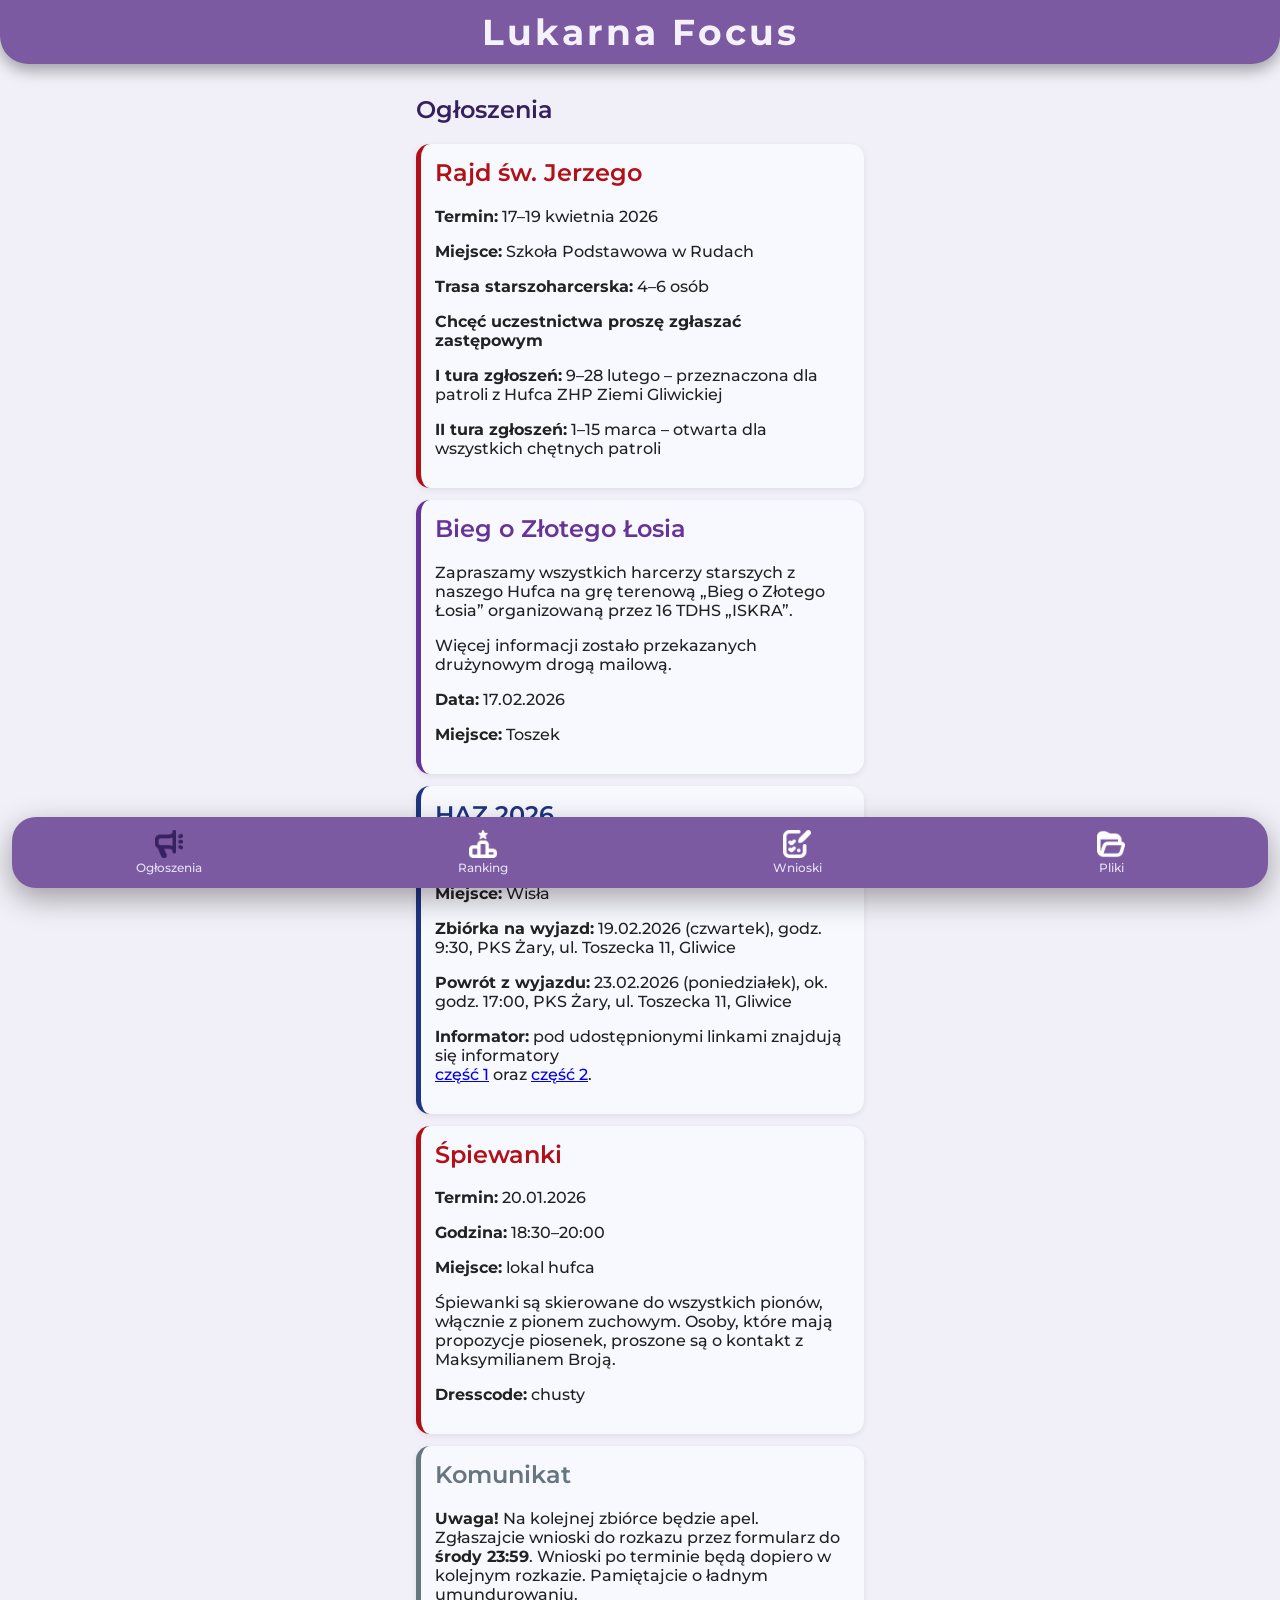
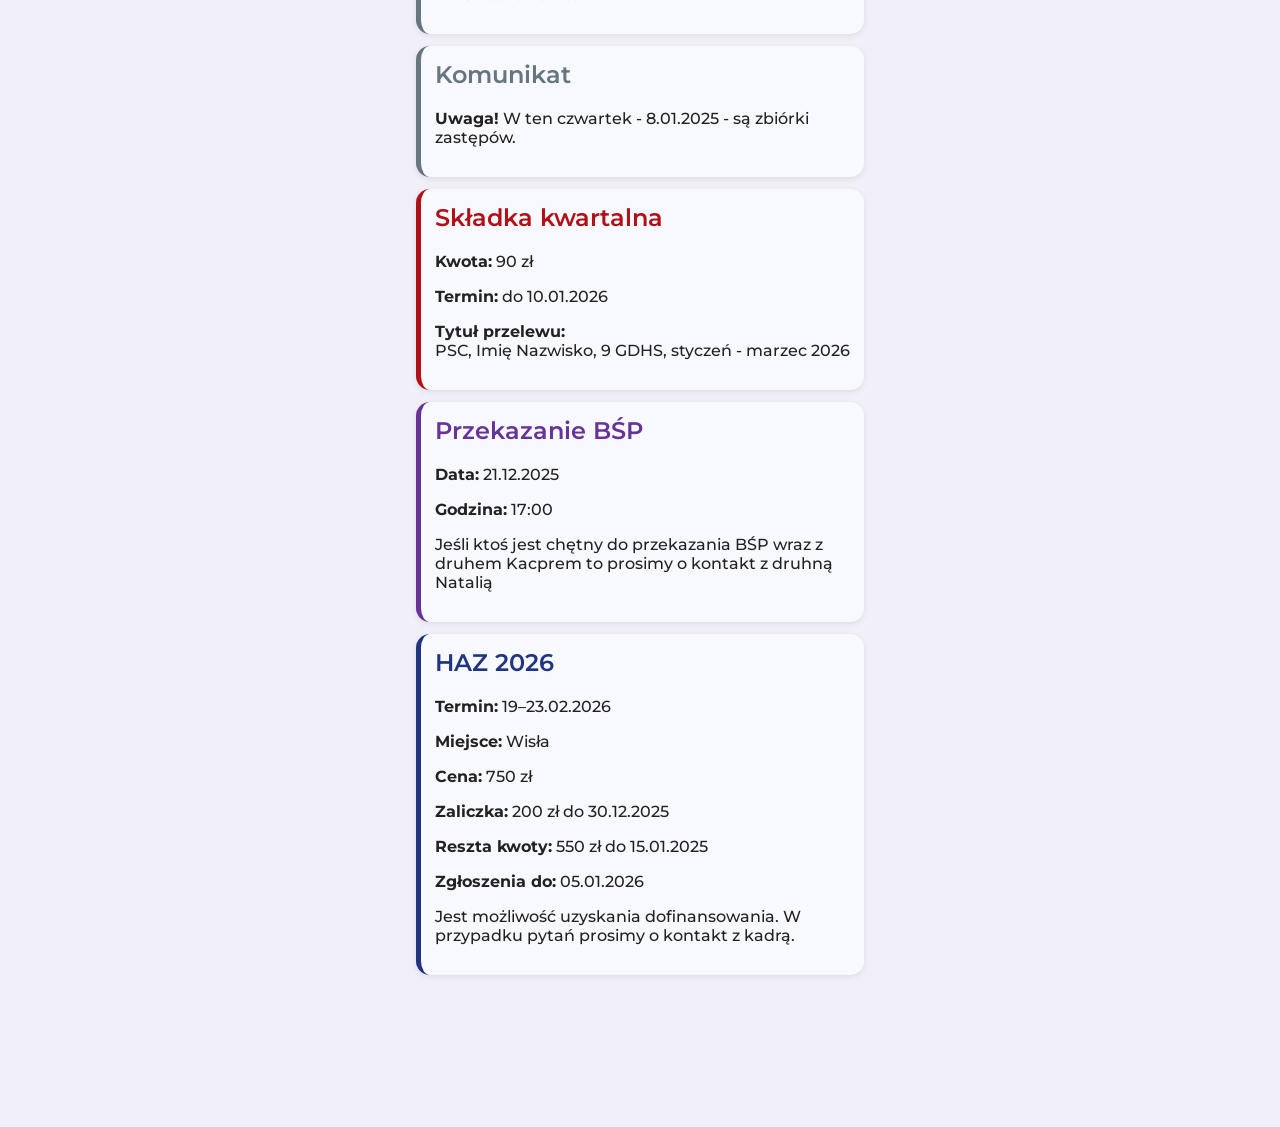
==== index.html @ 5352db82 "Fix HTML structure and add viewport meta tag" ====
<!DOCTYPE html>
<html lang="pl">
<head>
  <meta charset="UTF-8" />
  <meta name="viewport" content="width=device-width, initial-scale=1.0"/>
	<!-- Favicon (karta przeglądarki) -->
<link rel="icon" type="image/png" sizes="180x180" href="logo.png">

<!-- iPhone / iPad -->
<link rel="apple-touch-icon" sizes="180x180" href="logo.png">
<meta name="apple-mobile-web-app-title" content="Lukarna Focus">

<!-- PWA / Android -->
<link rel="manifest" href="manifest.json">
<meta name="theme-color" content="#4b3f72">
<meta name="apple-mobile-web-app-capable" content="yes">
<meta name="apple-mobile-web-app-status-bar-style" content="black-translucent">
  <title>Lukarna Focus</title>
  <link rel="stylesheet" href="style.css" />
  <link rel="preconnect" href="https://fonts.googleapis.com">
<link rel="preconnect" href="https://fonts.gstatic.com" crossorigin>
<link href="https://fonts.googleapis.com/css2?family=Montserrat:wght@300;400;500;600;700&display=swap" rel="stylesheet">

	<meta name="viewport" content="width=device-width, initial-scale=1, viewport-fit=cover">
<meta name="apple-mobile-web-app-capable" content="yes">
<meta name="apple-mobile-web-app-status-bar-style" content="black-translucent">
</head>
<body>

<header class="app-header">
  <span class="app-title">Lukarna Focus</span>
</header>


  <main id="app">

    <!-- OGŁOSZENIA -->
    <section id="announcements" class="page active">
      <h1>Ogłoszenia</h1>
      
      <div class="card czerwony">
  <h2>Rajd św. Jerzego</h2>
  <p><strong>Termin:</strong> 17–19 kwietnia 2026</p>
  <p><strong>Miejsce:</strong> Szkoła Podstawowa w Rudach</p>
  <p><strong>Trasa starszoharcerska:</strong> 4–6 osób</p>
  <p><strong>Chcęć uczestnictwa proszę zgłaszać zastępowym</strong></p>
  <p><strong>I tura zgłoszeń:</strong> 9–28 lutego – przeznaczona dla patroli z Hufca ZHP Ziemi Gliwickiej</p>
  <p><strong>II tura zgłoszeń:</strong> 1–15 marca – otwarta dla wszystkich chętnych patroli</p>
</div>
      
      <div class="card fioletowy">
  <h2>Bieg o Złotego Łosia</h2>
  <p>Zapraszamy wszystkich harcerzy starszych z naszego Hufca na grę terenową „Bieg o Złotego Łosia” organizowaną przez 16 TDHS „ISKRA”.</p>
  <p>Więcej informacji zostało przekazanych drużynowym drogą mailową.</p>
  <p><strong>Data:</strong> 17.02.2026</p>
  <p><strong>Miejsce:</strong> Toszek</p>
</div>
      
<div class="card granatowy">
  <h2>HAZ 2026</h2>
  <p><strong>Termin:</strong> 19–23.02.2026</p>
  <p><strong>Miejsce:</strong> Wisła</p>
  <p><strong>Zbiórka na wyjazd:</strong> 19.02.2026 (czwartek), godz. 9:30, PKS Żary, ul. Toszecka 11, Gliwice</p>
  <p><strong>Powrót z wyjazdu:</strong> 23.02.2026 (poniedziałek), ok. godz. 17:00, PKS Żary, ul. Toszecka 11, Gliwice</p>
  <p>
    <strong>Informator:</strong>
    pod udostępnionymi linkami znajdują się informatory<br>
    <a href="informator-czesc-1.pdf" target="_blank" rel="noopener noreferrer">część 1</a>
    oraz
    <a href="informator-czesc-2.pdf" target="_blank" rel="noopener noreferrer">część 2</a>.
  </p>
</div>

<div class="card czerwony">
  <h2>Śpiewanki</h2>
  <p><strong>Termin:</strong> 20.01.2026</p>
  <p><strong>Godzina:</strong> 18:30–20:00</p>
  <p><strong>Miejsce:</strong> lokal hufca</p>
  <p>Śpiewanki są skierowane do wszystkich pionów, włącznie z pionem zuchowym. Osoby, które mają propozycje piosenek, proszone są o kontakt z Maksymilianem Broją.</p>
  <p><strong>Dresscode:</strong> chusty</p>
</div>

 <!-- Komunikat -->
  <div class="card szary">
    <h2>Komunikat</h2>
    <p><strong>Uwaga!</strong> Na kolejnej zbiórce będzie apel. Zgłaszajcie wnioski do rozkazu przez formularz do <strong>środy 23:59</strong>. Wnioski po terminie będą dopiero w kolejnym rozkazie. Pamiętajcie o ładnym umundurowaniu. 
    </p>
  </div>

 <!-- Komunikat -->
  <div class="card szary">
    <h2>Komunikat</h2>
    <p><strong>Uwaga!</strong> W ten czwartek - 8.01.2025 - są zbiórki zastępów.</p>
  </div>
  
    <!-- Składka -->
  <div class="card czerwony">
    <h2>Składka kwartalna</h2>
    <p><strong>Kwota:</strong> 90 zł</p>
    <p><strong>Termin:</strong> do 10.01.2026</p>
    <p><strong>Tytuł przelewu:</strong><br/>PSC, Imię Nazwisko, 9 GDHS, styczeń - marzec 2026</p>
  </div>
  
    <!-- Wydarzenie -->
  <div class="card fioletowy">
    <h2>Przekazanie BŚP</h2>
    <p><strong>Data:</strong> 21.12.2025</p>
    <p><strong>Godzina:</strong> 17:00</p>
    <p>Jeśli ktoś jest chętny do przekazania BŚP wraz z druhem Kacprem to prosimy o kontakt z druhną Natalią</p>
  </div>

  <!-- Biwak -->
  <div class="card granatowy">
    <h2>HAZ 2026</h2>
    <p><strong>Termin:</strong> 19–23.02.2026</p>
    <p><strong>Miejsce:</strong> Wisła</p>
    <p><strong>Cena:</strong> 750 zł</p>
	<p><strong>Zaliczka:</strong> 200 zł do 30.12.2025</p>
	<p><strong>Reszta kwoty:</strong> 550 zł do 15.01.2025</p>
    <p><strong>Zgłoszenia do:</strong> 05.01.2026</p>
    <p>Jest możliwość uzyskania dofinansowania. W przypadku pytań prosimy o kontakt z kadrą.</p>
  </div>
    </section>

<!-- WSPÓŁZAWODNICTWO -->
<section id="competition" class="page">


  <h1>Współzawodnictwo</h1>

  <div class="cones-wrapper">
    <img src="szyszki.png" alt="Szyszki">

    <span class="cone-score s1">308</span>
    <span class="cone-score s2">536</span>
    <span class="cone-score s3">384</span>
    <span class="cone-score s4">376</span>
    <span class="cone-score s5">293</span>
  </div>


  <h2>Regulamin</h2>
  
      <ul class="ranking">
        <li>Obecność na zbiórce bez munduru – 4</li>
        <li>Obecność na zbiórce w mundurze – 6</li>
        <li>Punkty do zdobycia na zbiórce – 5–10</li>
		<li>Zbiórka zastępu – 20</li>
	    <li>Zdobyta sprawność – 15</li>
		<li>Wykonane wyzwanie – 15</li>
		<li>Zdobyty trop – 20</li>
		<li>Zdobyty naramiennik HS – 10</li>
		<li>Zdobyty stopień harcerski – 50</li>
      </ul>


</section>


    <!-- WNIOSKI -->
    <section id="forms" class="page">
      <h1>Wnioski do rozkazu</h1>

<iframe  src="https://forms.office.com/Pages/ResponsePage.aspx?id=Ho024XU55kyJPfw1H9RNzaKxiOw8s3NPiCFXQItfloRUQjZEUEdBSDVDSjFWNlZaSEE3WjY5N0NROCQlQCN0PWcu&embed=true" frameborder="0" marginwidth="0" marginheight="0" style="border: none; max-width:100%; max-height:100vh" allowfullscreen webkitallowfullscreen mozallowfullscreen msallowfullscreen> </iframe>
    </section>


	<!-- PLIKI -->
<section id="files" class="page">
  <h1>Próby i dokumenty</h1>
  <p>Próby na stopnie chłopcy:</p>
  <ul class="file-list">
	<li>
      <a href="files/Mlodzik.pdf" download class="file-tile">
        Młodzik
      </a>
    </li>
	 <li>
      <a href="files/Wywiadowca.pdf" download class="file-tile">
        Wywiadowca
      </a>
    </li>
	<li>
      <a href="files/Odkrywca.pdf" download class="file-tile">
        Odkrywca
      </a>
    </li>
	<li>
      <a href="files/Cwik.pdf" download class="file-tile">
        Ćwik
      </a>
    </li>
	</ul>
  
  <p>Próby na stopnie dziewczyny:</p>
  
    <ul class="file-list">
	 <li>
      <a href="files/Ochotniczka.pdf" download class="file-tile">
        Ochotniczka
      </a>
    </li>
       
	    <li>
      <a href="files/Tropicielka.pdf" download class="file-tile">
        Tropicielka
      </a>
    </li>
	    
	    <li>
      <a href="files/Pionierka.pdf" download class="file-tile">
        Pionierka
      </a>
    </li>
	    
	    <li>
      <a href="files/Samarytanka.pdf" download class="file-tile">
        Samarytanka
      </a>
    </li>
	</ul>
  
  <p>Pozostałe próby:</p>

  <ul class="file-list">
    <li>
      <a href="files/Proba_harcerza.pdf" download class="file-tile">
        Próba harcerza
      </a>
    </li>
    <li>
      <a href="files/WOSM_WAGGGS_Plakietka_szczepu.pdf" download class="file-tile">
        WOSM/WAGGGS Plakietka szczepu
      </a>
    </li>
		    <li>
      <a href="files/Karta_tropu.pdf" download class="file-tile">
        Karta tropu
      </a>
    </li>
	</ul>

</section>


  </main>

  <!-- DOLNA NAWIGACJA -->
<nav class="bottom-nav">
  <button onclick="showPage('announcements')" data-page="announcements">
    <img src="announcements-white.png" class="icon" alt="Ogłoszenia"><span>Ogłoszenia</span>
  </button>
  <button onclick="showPage('competition')" data-page="competition">
    <img src="competition-white.png" class="icon" alt="Ranking"><span>Ranking</span>
  </button>
  <button onclick="showPage('forms')" data-page="forms">
    <img src="forms-white.png" class="icon" alt="Wnioski"><span>Wnioski</span>
  </button>
  <button onclick="showPage('files')" data-page="files">
    <img src="files-white.png" class="icon" alt="Pliki"><span>Pliki</span>
  </button>
</nav>



  <script src="script.js"></script>
</body>
</html>
---- style.css ----
/* RESET I TYPOGRAFIA */
* {
  box-sizing: border-box;
  font-family: 'Montserrat', system-ui, -apple-system, BlinkMacSystemFont, sans-serif;
  font-weight: 500;
}

strong {
  font-weight: 700;
}

/* KOLORY GLOBALNE */
:root {
  --violet-dark: #2e1a47;
  --violet-main: #4b2c82;
  --violet-light: #f1eff7;
  --violet-text: #4b3f72;
}

/* BODY */
body {
  margin: 0;
  background: var(--violet-light);
  color: #222;
}

/* HEADER */
/* HEADER */
.app-header {
  position: fixed;
  top: 0;
  left: 0;
  right: 0;

  height: calc(64px + env(safe-area-inset-top));
  padding-top: env(safe-area-inset-top);

  background: #7b5aa2;
  display: flex;
  align-items: center;
  justify-content: center;

  border-bottom-left-radius: 28px;
  border-bottom-right-radius: 28px;

  box-shadow: 0 6px 16px rgba(0,0,0,0.35);
  z-index: 1000;
}

.app-title {
  font-size: 36px;
  font-weight: 700; /* POGRUBIONY HEADER */
  letter-spacing: 3px;
  color: #f4f1fa;
}


/* GŁÓWNA ZAWARTOŚĆ */
main {
  padding: 16px;
  padding-top: 75px;   /* header */
  padding-bottom: 140px; /* miejsce nad dolnym menu */
  max-width: 480px;
  margin: auto;
}

.page {
  display: none;
}

.page.active {
  display: block;
}

/* NAGŁÓWKI */
h1 {
  color: #36215e;
  font-weight: 600;
}

.card h2 {
  font-weight: 600;
}


.card h2 {
  margin-top: 0;
  display: flex;
  align-items: center;
  gap: 6px;
}

/* KARTY – BAZA */
.card {
  background: #fff;
  padding: 14px;
  margin-bottom: 12px;
  border-radius: 14px;
  box-shadow: 0 2px 6px rgba(0,0,0,0.08);
  border-left: 5px solid var(--violet-text);
}

/* KARTY – TYPY */
/* GRANATOWA */
.card.granatowy {
  border-left-color: #203581;
  background: #f8f8ff;
}

/* FIOLETOWA */
.card.fioletowy {
  border-left-color: #663399;
  background: #f8f8ff;
}

/* CZERWONA */
.card.czerwony {
  border-left-color: #b11116;
  background: #f8f8ff;
}

/* SZARA */
.card.szary {
  border-left-color: #657681;
  background: #f8f8ff;
}


/* LISTY */
.ranking,
.file-list {
  list-style: none;
  padding: 0;
}

.ranking li,
.file-list li {
  background: #fff;
  padding: 10px 14px;
  margin-bottom: 8px;
  border-radius: 10px;
  box-shadow: 0 2px 6px rgba(0,0,0,0.08);
}

.file-list a {
  text-decoration: none;
  color: var(--violet-text);
  font-weight: 500;
}

/* IFRAME */
iframe {
  width: 100%;
  height: 65vh;
  border-radius: 12px;
}

/* DOLNA NAWIGACJA */
.bottom-nav {
  position: fixed;
  bottom: 12px;
  left: 12px;
  right: 12px;

  background: #7b5aa2;
  border-radius: 24px;

  display: flex;
  justify-content: space-around;
  align-items: center;

  padding: 12px 0;
  box-shadow: 0 10px 30px rgba(0,0,0,0.35);
  z-index: 1000;
}

.bottom-nav button {
  flex: 1;
  border: none;
  background: none;
  color: #e6e1f5;

  display: flex;
  flex-direction: column;
  align-items: center;
  justify-content: center;
}

.bottom-nav span {
  font-size: 12px;
}

.bottom-nav .icon {
  width: 28px;
  height: 28px;
  margin-bottom: 2px;
}

.file-list li {
  padding: 0; /* link wypełnia całość */
}

.file-tile {
  display: block;
  width: 100%;

  padding: 14px 16px;
  border-radius: 10px;

  background: #fff;
  color: var(--violet-text);
  text-decoration: none;
  font-weight: 500;

  box-shadow: 0 2px 6px rgba(0,0,0,0.08);
  transition: transform 0.15s ease, box-shadow 0.15s ease;
}

.file-tile:active {
  transform: scale(0.98);
}

.file-tile:hover {
  box-shadow: 0 4px 10px rgba(0,0,0,0.12);
}

.iframe-wrapper {
  width: 100%;
  height: calc(100vh - 320px);
  /* 104px header + ~140px dolne menu + margines */

  background: #fff;
  border-radius: 16px;
  overflow: hidden;

  box-shadow: 0 2px 6px rgba(0,0,0,0.08);
}

.iframe-wrapper iframe {
  width: 100%;
  height: 100%;
  border: 0;
}

.cones-wrapper {
  position: relative;
  max-width: 900px;
  margin: 30px auto;
}

.cones-wrapper img {
  width: 100%;
  height: auto;
  display: block;
}

/* wspólne */
.cone-score {
  position: absolute;
  font-weight: 800;
  font-size: clamp(14px, 2.5vw, 28px); /* MNIEJSZE */
  color: #fff;
  text-shadow: 0 1px 4px rgba(0,0,0,0.7);
  transform: translate(-50%, -50%);
  pointer-events: none;
}

/* POZYCJE – ŚRODKI SZYSZEK */
.s1 { top: 60%; left: 13%; }
.s2 { top: 60%; left: 31.5%; }
.s3 { top: 60%; left: 50%; }
.s4 { top: 60%; left: 68.5%; }
.s5 { top: 60%; left: 87%; }

.card.granatowy h2 {
  color: #203581;
}

.card.fioletowy h2 {
  color: #663399;
}

.card.czerwony h2 {
  color: #b11116;
}

.card.szary h2 {
  color: #657681;
}
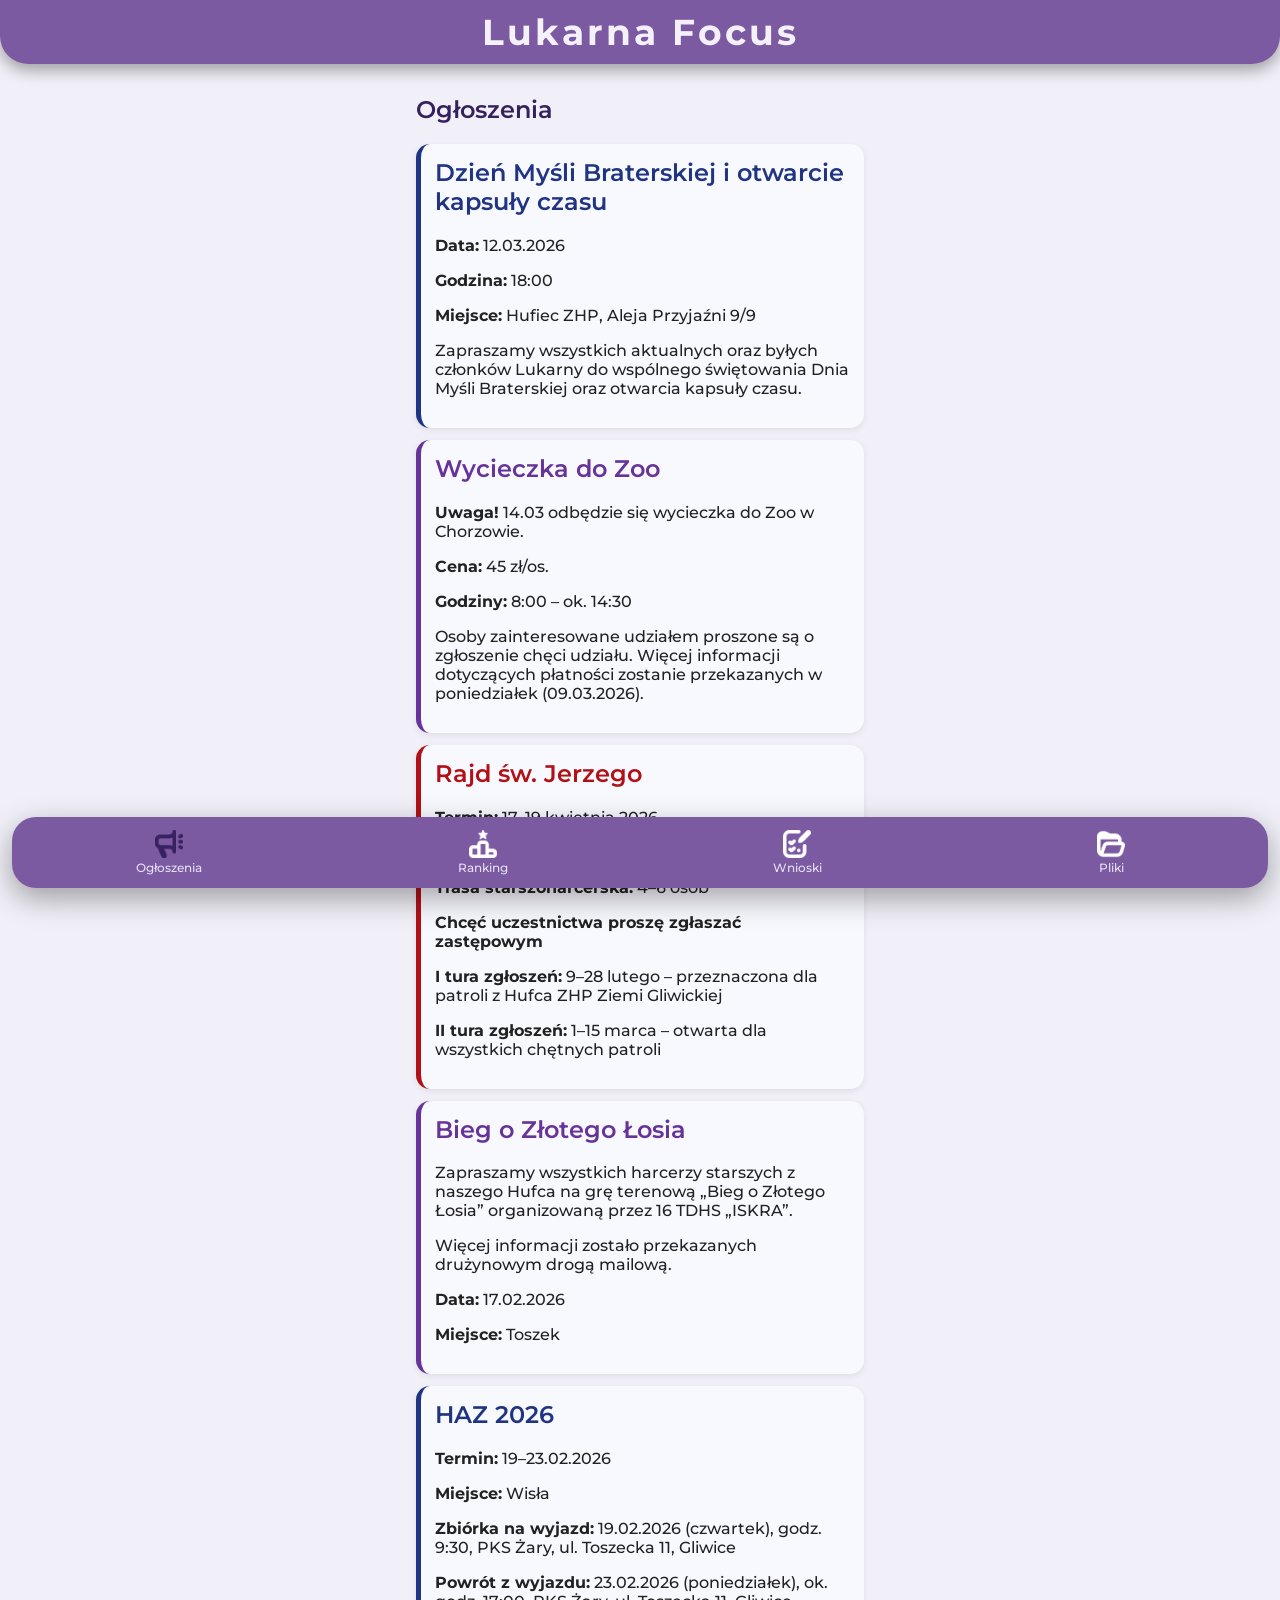
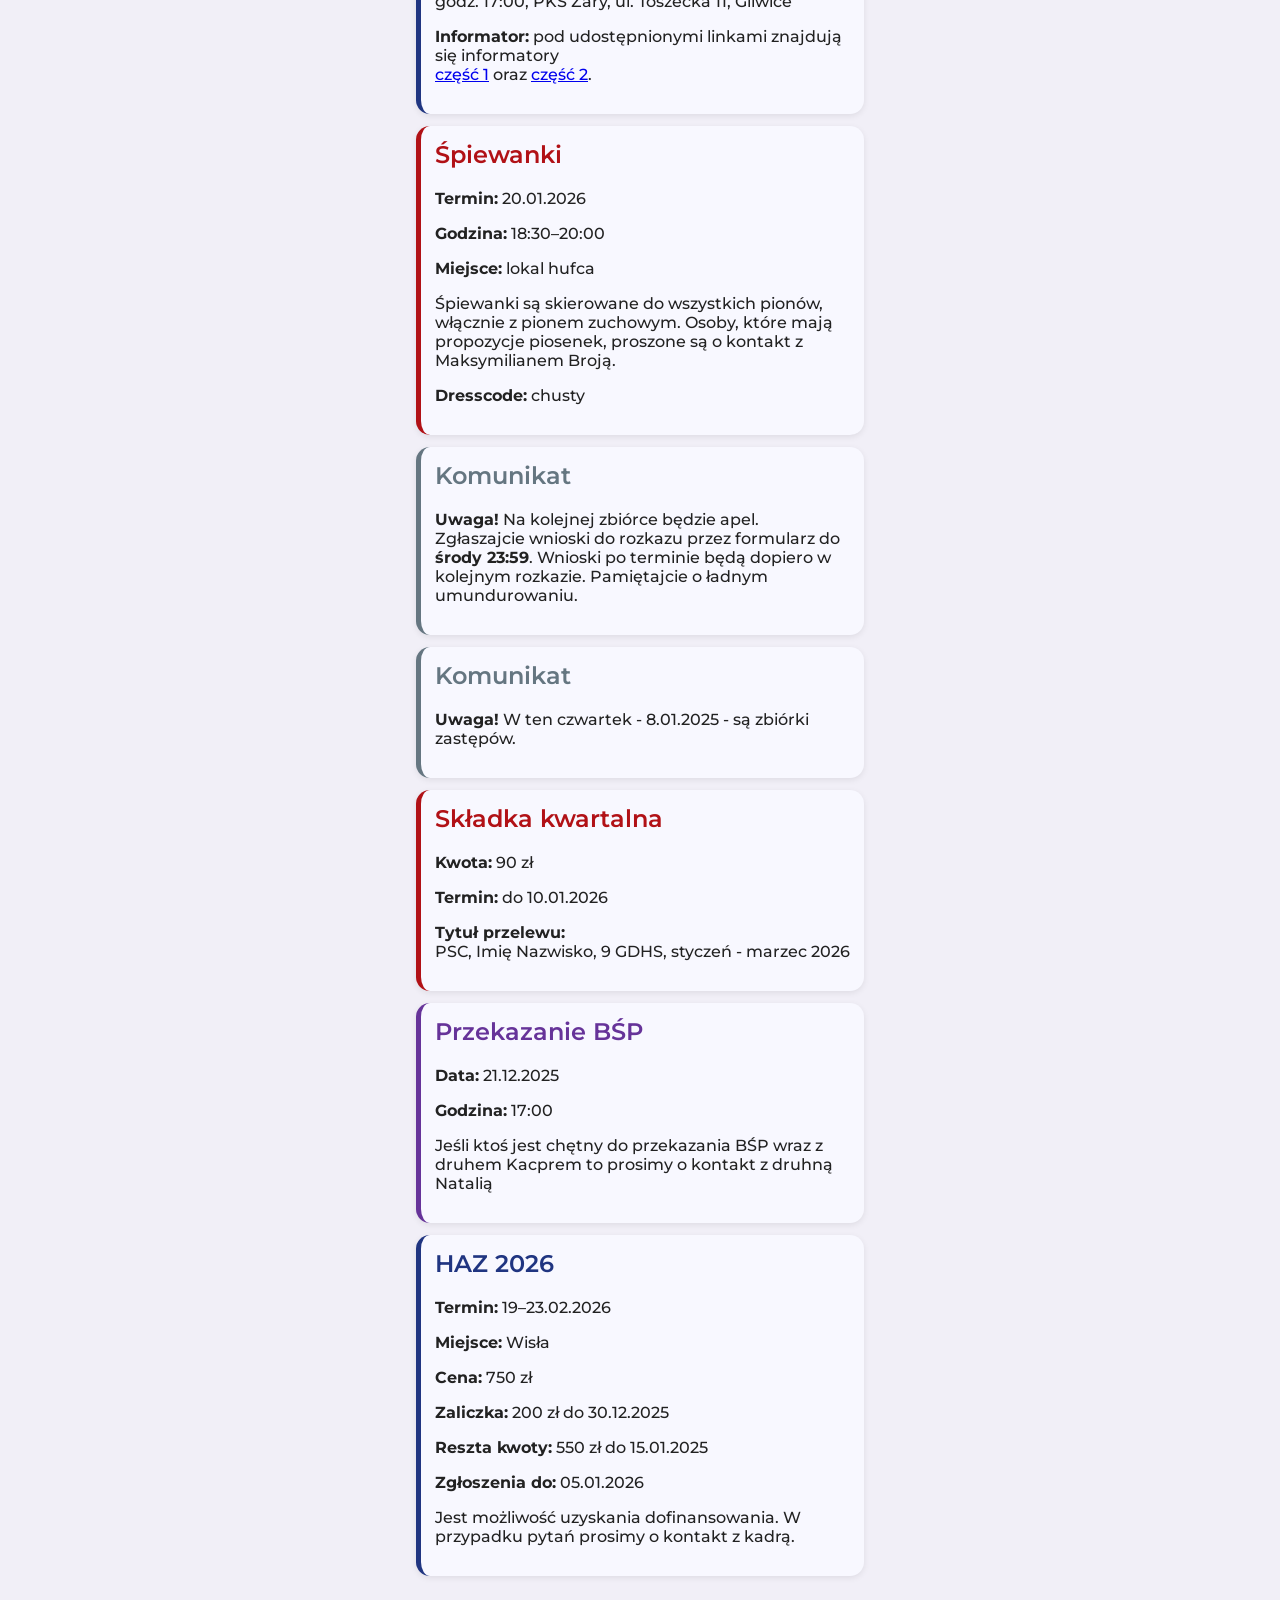
==== commit dc13269c: "Update announcements and add new events" ====
--- a/index.html
+++ b/index.html
@@ -10,11 +10,6 @@
 <link rel="apple-touch-icon" sizes="180x180" href="logo.png">
 <meta name="apple-mobile-web-app-title" content="Lukarna Focus">
 
-<!-- PWA / Android -->
-<link rel="manifest" href="manifest.json">
-<meta name="theme-color" content="#4b3f72">
-<meta name="apple-mobile-web-app-capable" content="yes">
-<meta name="apple-mobile-web-app-status-bar-style" content="black-translucent">
   <title>Lukarna Focus</title>
   <link rel="stylesheet" href="style.css" />
   <link rel="preconnect" href="https://fonts.googleapis.com">
@@ -37,6 +32,22 @@
     <!-- OGŁOSZENIA -->
     <section id="announcements" class="page active">
       <h1>Ogłoszenia</h1>
+
+		<div class="card granatowy">
+  <h2>Dzień Myśli Braterskiej i otwarcie kapsuły czasu</h2>
+  <p><strong>Data:</strong> 12.03.2026</p>
+  <p><strong>Godzina:</strong> 18:00</p>
+  <p><strong>Miejsce:</strong> Hufiec ZHP, Aleja Przyjaźni 9/9</p>
+  <p>Zapraszamy wszystkich aktualnych oraz byłych członków Lukarny do wspólnego świętowania Dnia Myśli Braterskiej oraz otwarcia kapsuły czasu.</p>
+</div>
+
+		<div class="card fioletowy">
+  <h2>Wycieczka do Zoo</h2>
+  <p><strong>Uwaga!</strong> 14.03 odbędzie się wycieczka do Zoo w Chorzowie.</p>
+  <p><strong>Cena:</strong> 45 zł/os.</p>
+  <p><strong>Godziny:</strong> 8:00 – ok. 14:30</p>
+  <p>Osoby zainteresowane udziałem proszone są o zgłoszenie chęci udziału. Więcej informacji dotyczących płatności zostanie przekazanych w poniedziałek (09.03.2026).</p>
+</div>
       
       <div class="card czerwony">
   <h2>Rajd św. Jerzego</h2>
@@ -270,3 +281,4 @@
 
 
 
+
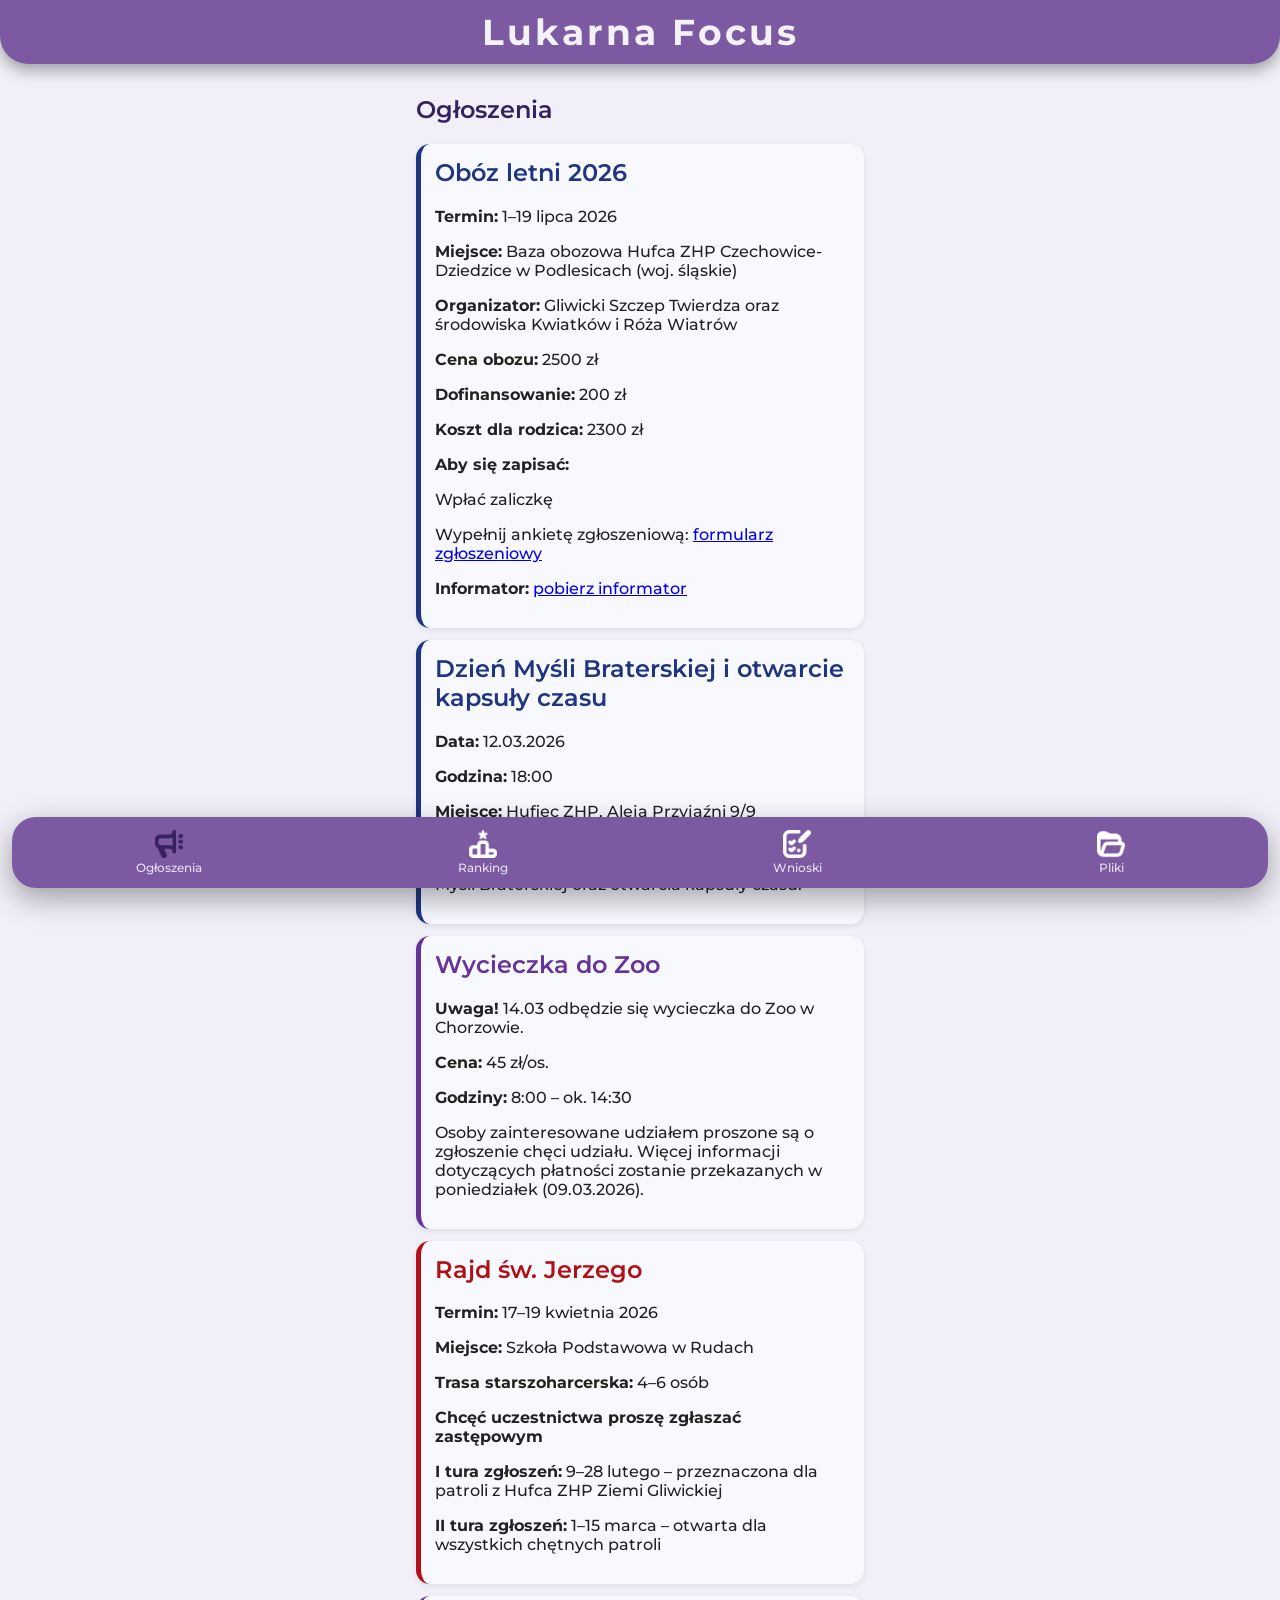
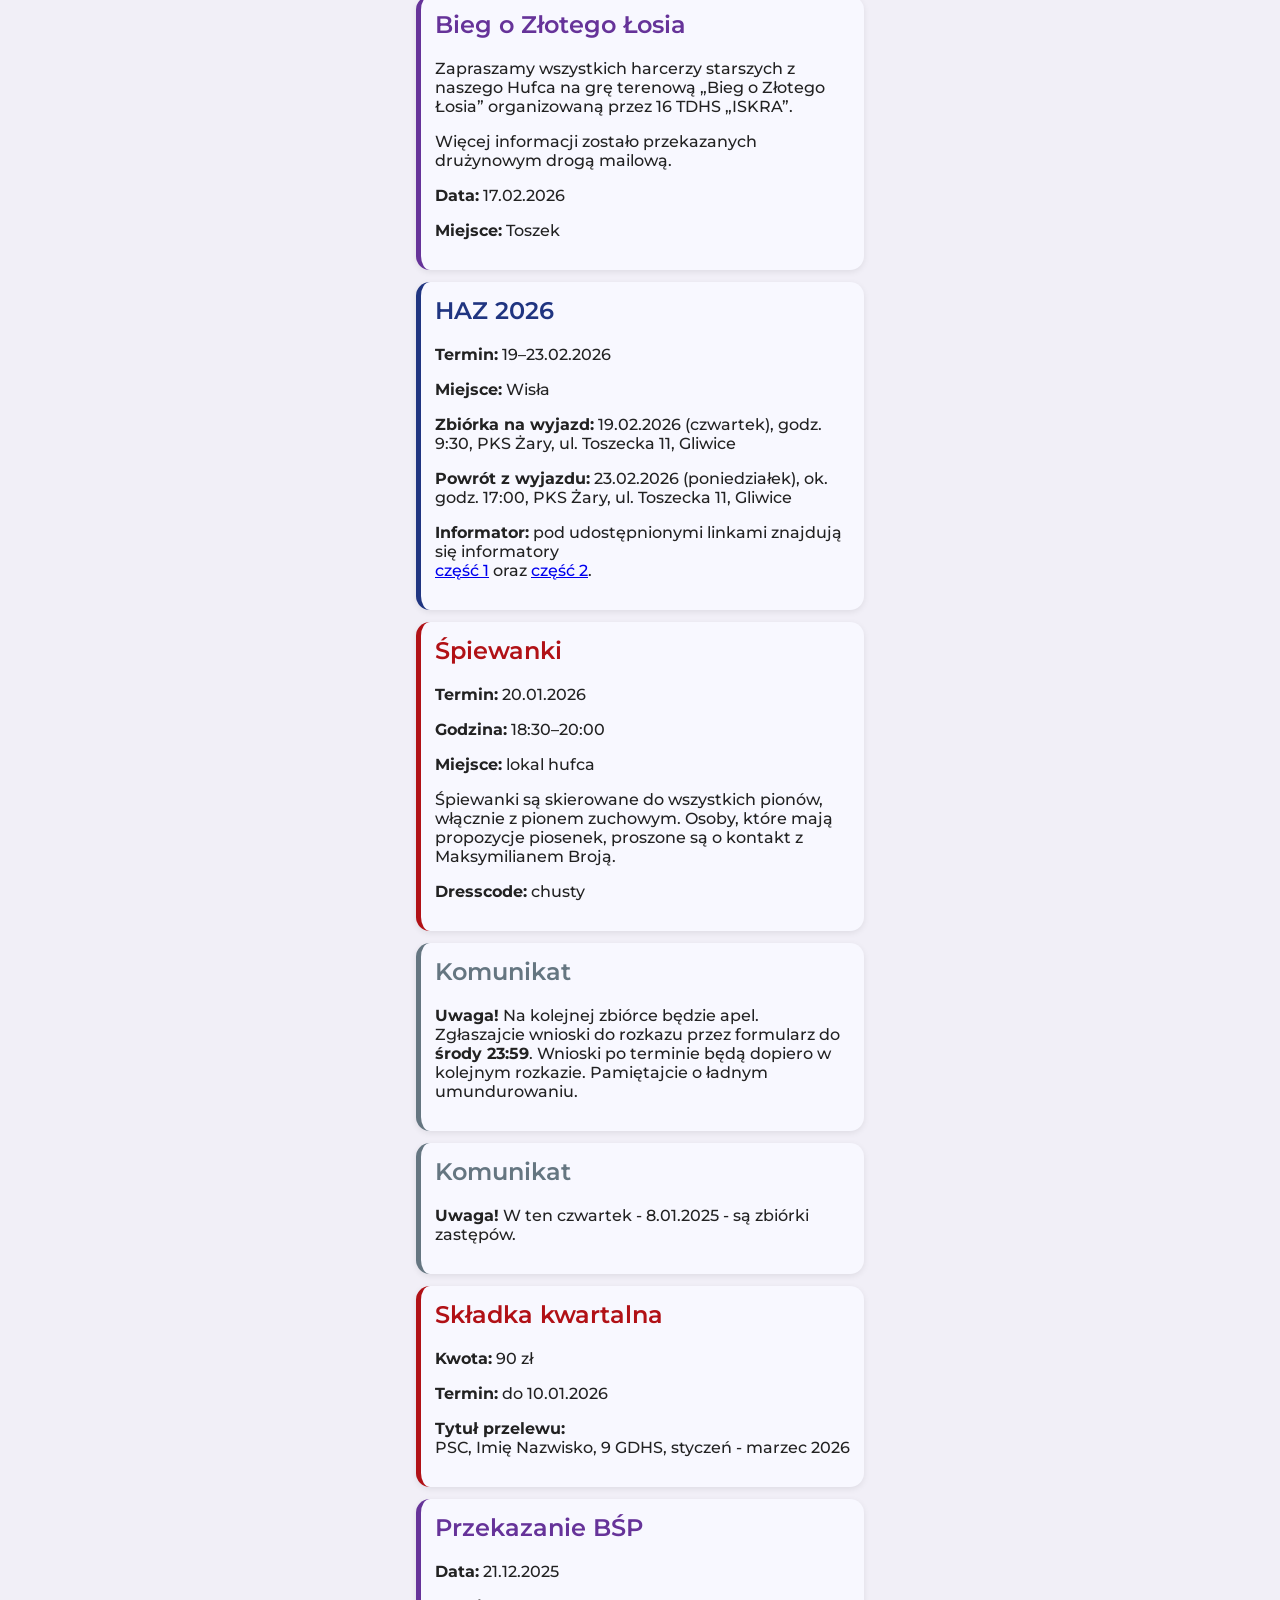
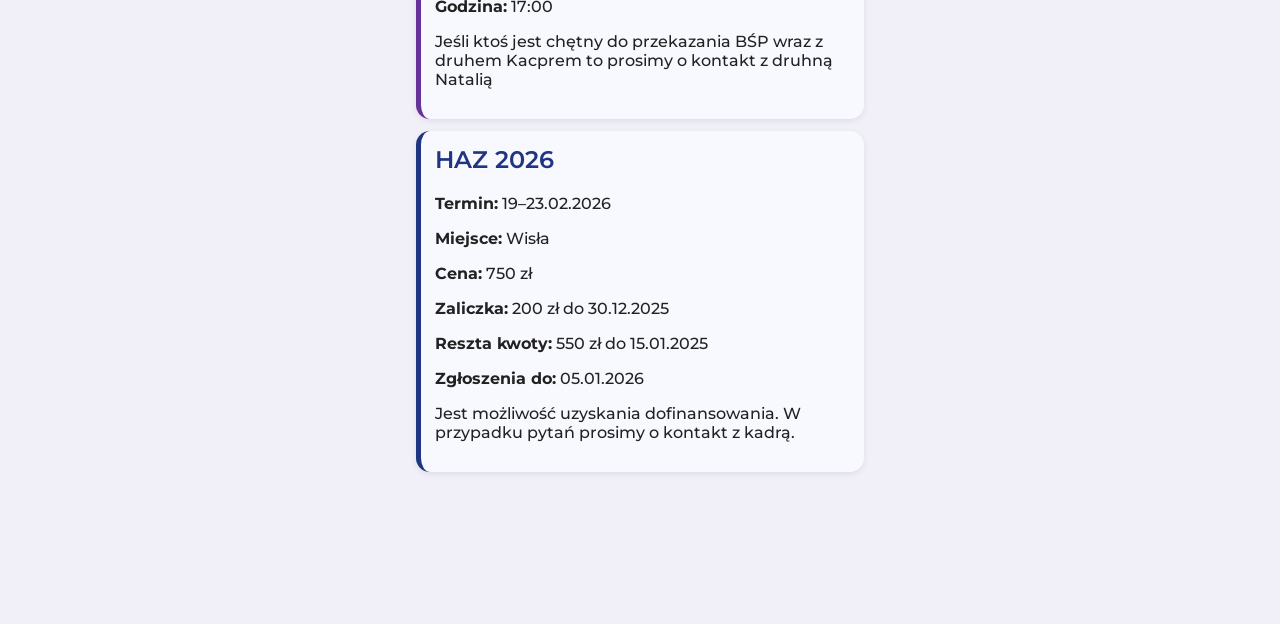
==== commit b0c24fae: "Update announcements section with new events" ====
--- a/index.html
+++ b/index.html
@@ -32,6 +32,20 @@
     <!-- OGŁOSZENIA -->
     <section id="announcements" class="page active">
       <h1>Ogłoszenia</h1>
+
+		<div class="card granatowy">
+  <h2>Obóz letni 2026</h2>
+  <p><strong>Termin:</strong> 1–19 lipca 2026</p>
+  <p><strong>Miejsce:</strong> Baza obozowa Hufca ZHP Czechowice-Dziedzice w Podlesicach (woj. śląskie)</p>
+  <p><strong>Organizator:</strong> Gliwicki Szczep Twierdza oraz środowiska Kwiatków i Róża Wiatrów</p>
+  <p><strong>Cena obozu:</strong> 2500 zł</p>
+  <p><strong>Dofinansowanie:</strong> 200 zł</p>
+  <p><strong>Koszt dla rodzica:</strong> 2300 zł</p>
+  <p><strong>Aby się zapisać:</strong></p>
+  <p>Wpłać zaliczkę</p>
+  <p>Wypełnij ankietę zgłoszeniową: <a href="https://forms.office.com/pages/responsepage.aspx?id=Ho024XU55kyJPfw1H9RNzfx0Kt5NUSRLl-uKg6N_SVBUQVRKQUlDTFRMUllUQjhVSVJCUVFPQVU5MC4u&amp;route=shorturl">formularz zgłoszeniowy</a></p>
+  <p><strong>Informator:</strong> <a href="informatorHAL2026.pdf">pobierz informator</a></p>
+</div>
 
 		<div class="card granatowy">
   <h2>Dzień Myśli Braterskiej i otwarcie kapsuły czasu</h2>
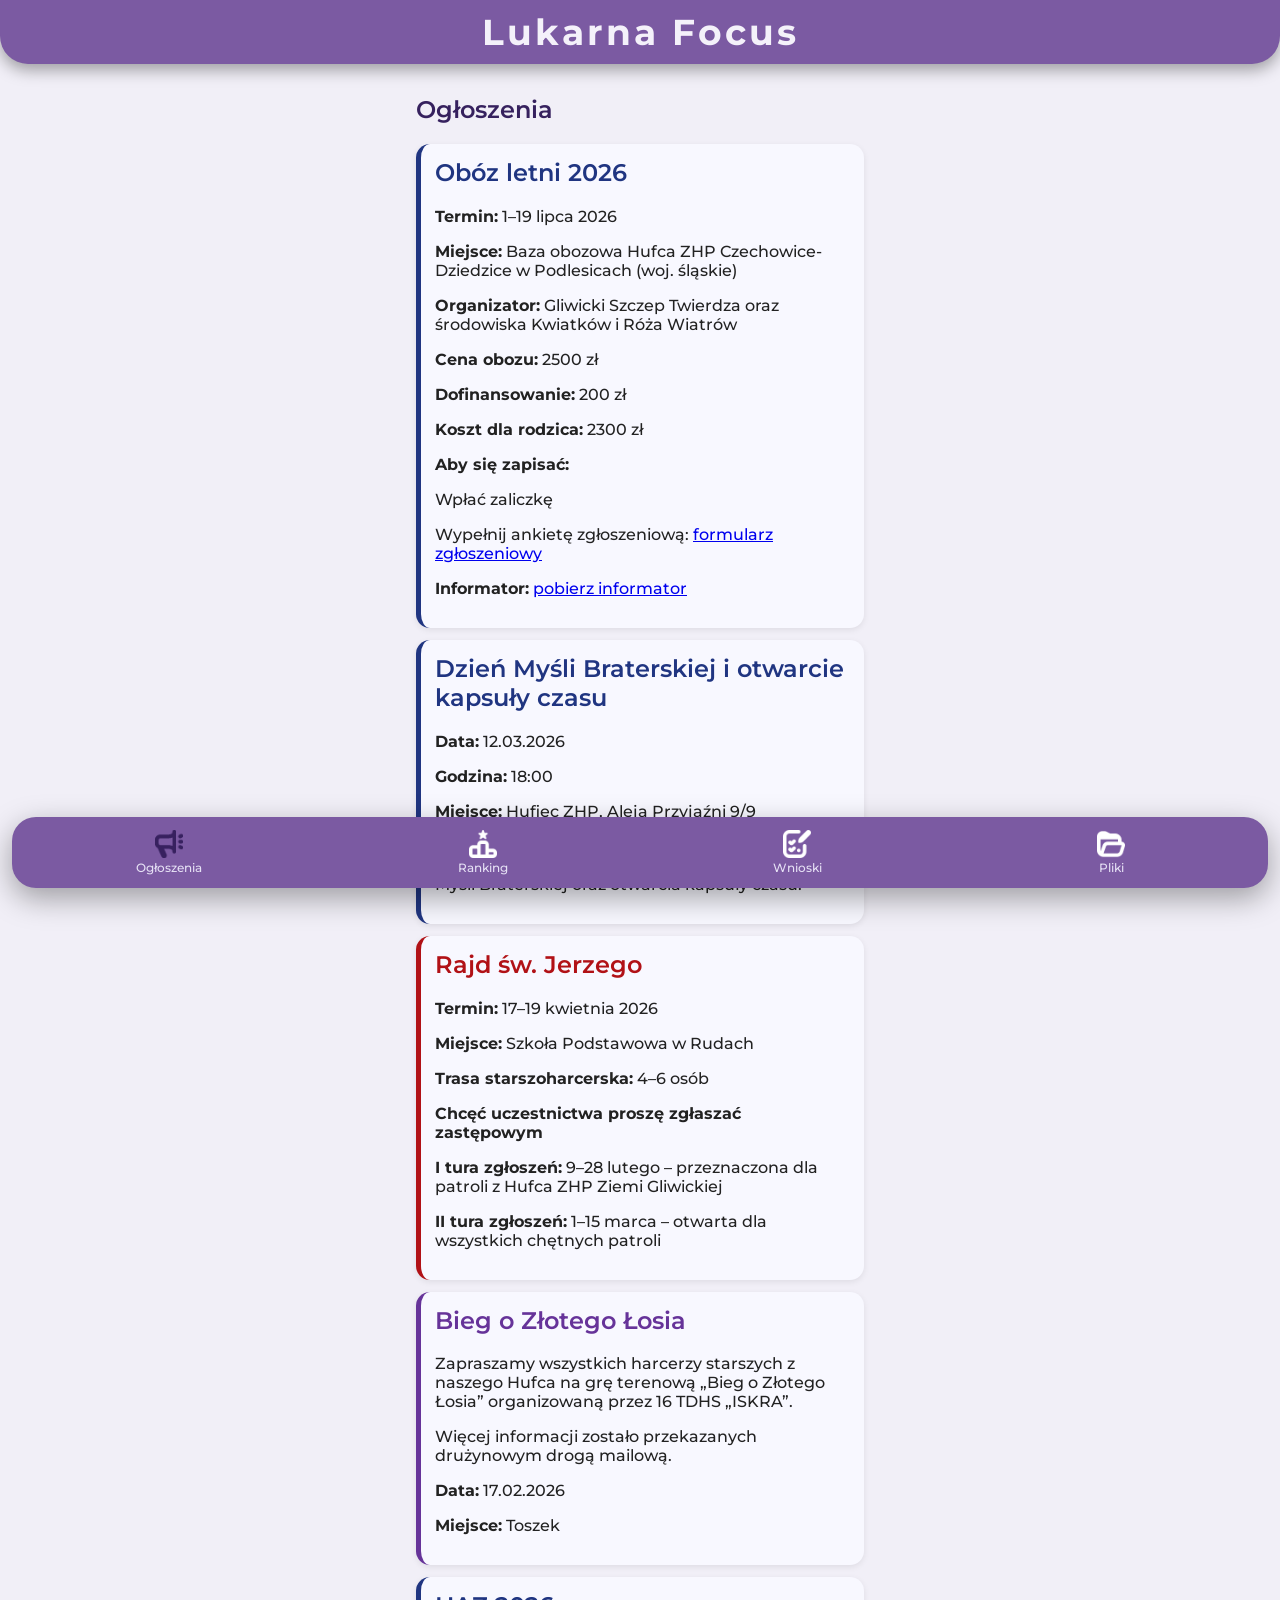
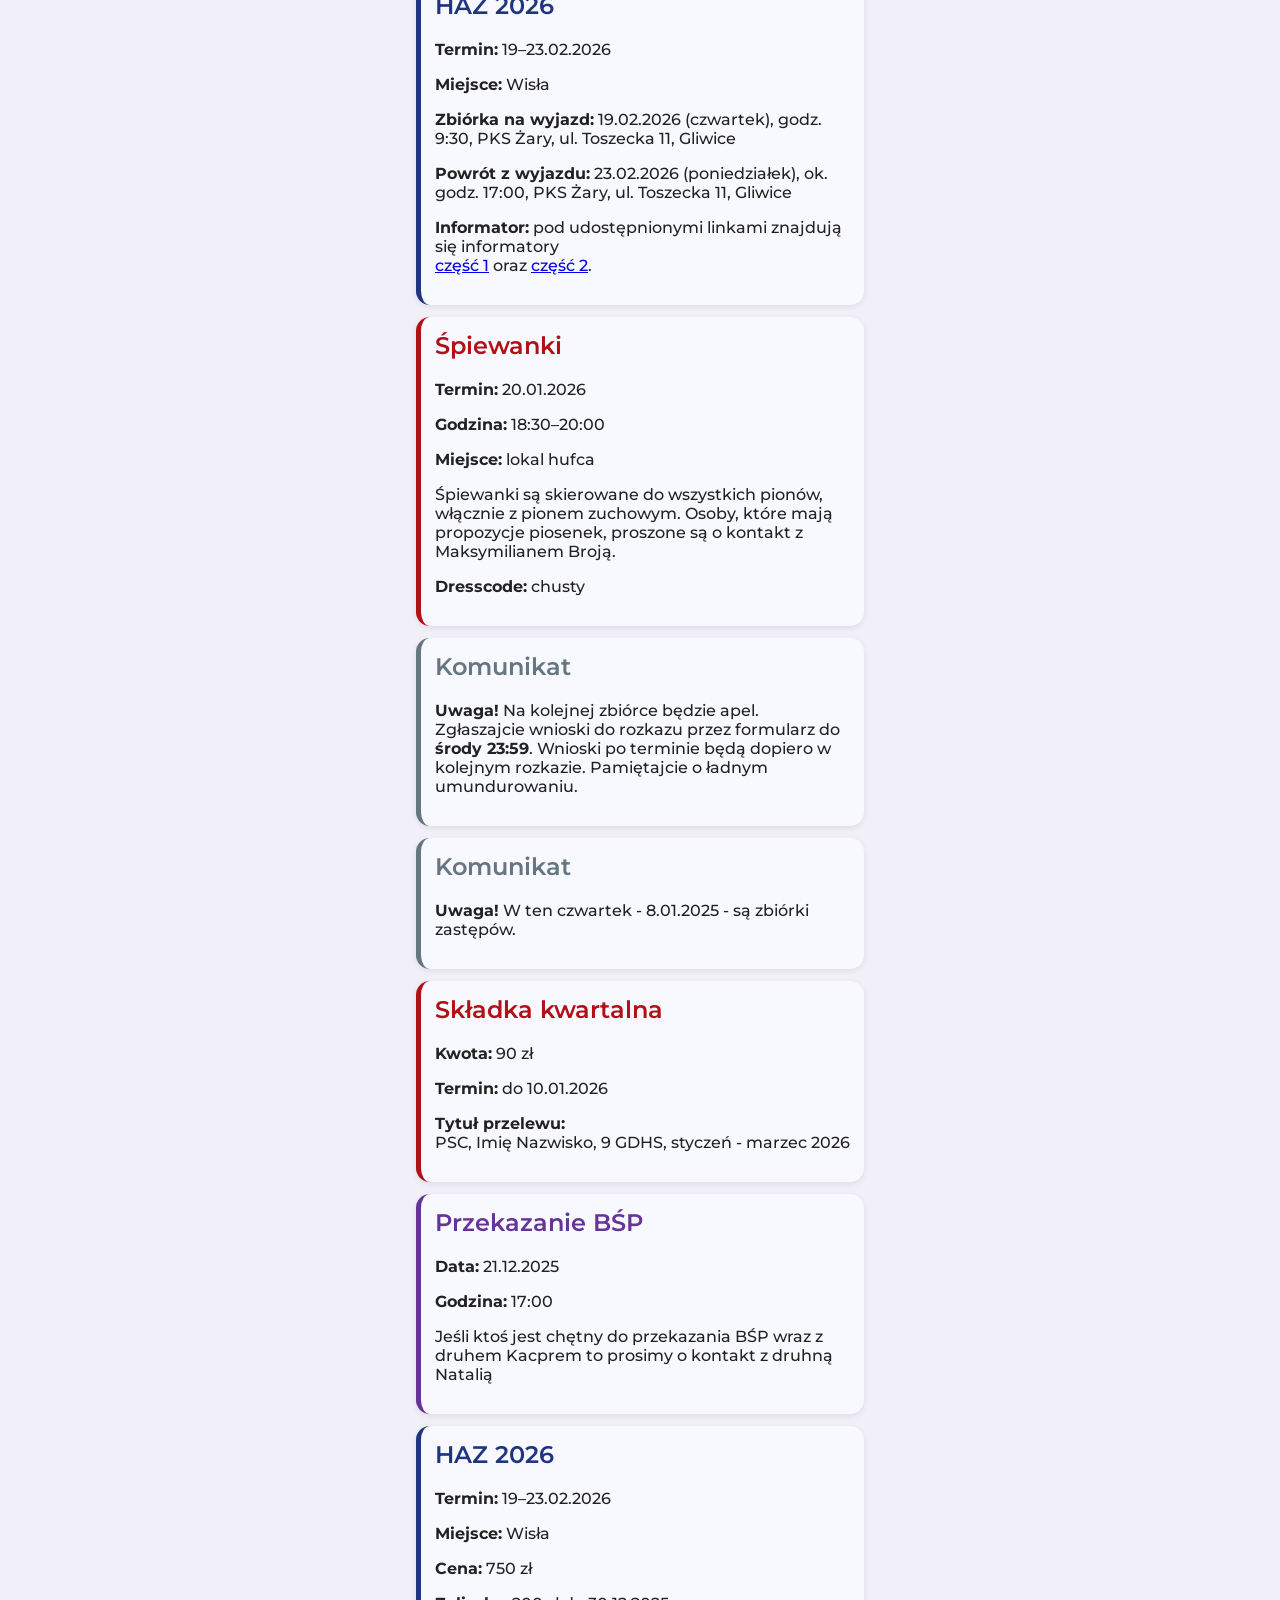
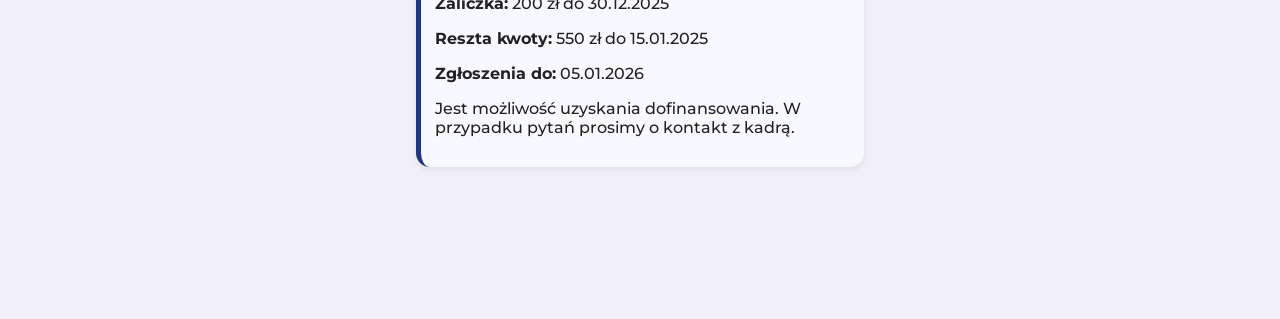
==== commit f13a7d96: "Fix HTML formatting and clean up structure" ====
--- a/index.html
+++ b/index.html
@@ -43,8 +43,8 @@
   <p><strong>Koszt dla rodzica:</strong> 2300 zł</p>
   <p><strong>Aby się zapisać:</strong></p>
   <p>Wpłać zaliczkę</p>
-  <p>Wypełnij ankietę zgłoszeniową: <a href="https://forms.office.com/pages/responsepage.aspx?id=Ho024XU55kyJPfw1H9RNzfx0Kt5NUSRLl-uKg6N_SVBUQVRKQUlDTFRMUllUQjhVSVJCUVFPQVU5MC4u&amp;route=shorturl">formularz zgłoszeniowy</a></p>
-  <p><strong>Informator:</strong> <a href="informatorHAL2026.pdf">pobierz informator</a></p>
+  <p>Wypełnij ankietę zgłoszeniową: <a href="https://forms.office.com/pages/responsepage.aspx?id=Ho024XU55kyJPfw1H9RNzfx0Kt5NUSRLl-uKg6N_SVBUQVRKQUlDTFRMUllUQjhVSVJCUVFPQVU5MC4u&amp;route=shorturl" target="_blank" rel="noopener noreferrer">formularz zgłoszeniowy</a></p>
+  <p><strong>Informator:</strong> <a href="informatorHAL2026.pdf" target="_blank" rel="noopener noreferrer">pobierz informator</a></p>
 </div>
 
 		<div class="card granatowy">
@@ -53,14 +53,6 @@
   <p><strong>Godzina:</strong> 18:00</p>
   <p><strong>Miejsce:</strong> Hufiec ZHP, Aleja Przyjaźni 9/9</p>
   <p>Zapraszamy wszystkich aktualnych oraz byłych członków Lukarny do wspólnego świętowania Dnia Myśli Braterskiej oraz otwarcia kapsuły czasu.</p>
-</div>
-
-		<div class="card fioletowy">
-  <h2>Wycieczka do Zoo</h2>
-  <p><strong>Uwaga!</strong> 14.03 odbędzie się wycieczka do Zoo w Chorzowie.</p>
-  <p><strong>Cena:</strong> 45 zł/os.</p>
-  <p><strong>Godziny:</strong> 8:00 – ok. 14:30</p>
-  <p>Osoby zainteresowane udziałem proszone są o zgłoszenie chęci udziału. Więcej informacji dotyczących płatności zostanie przekazanych w poniedziałek (09.03.2026).</p>
 </div>
       
       <div class="card czerwony">
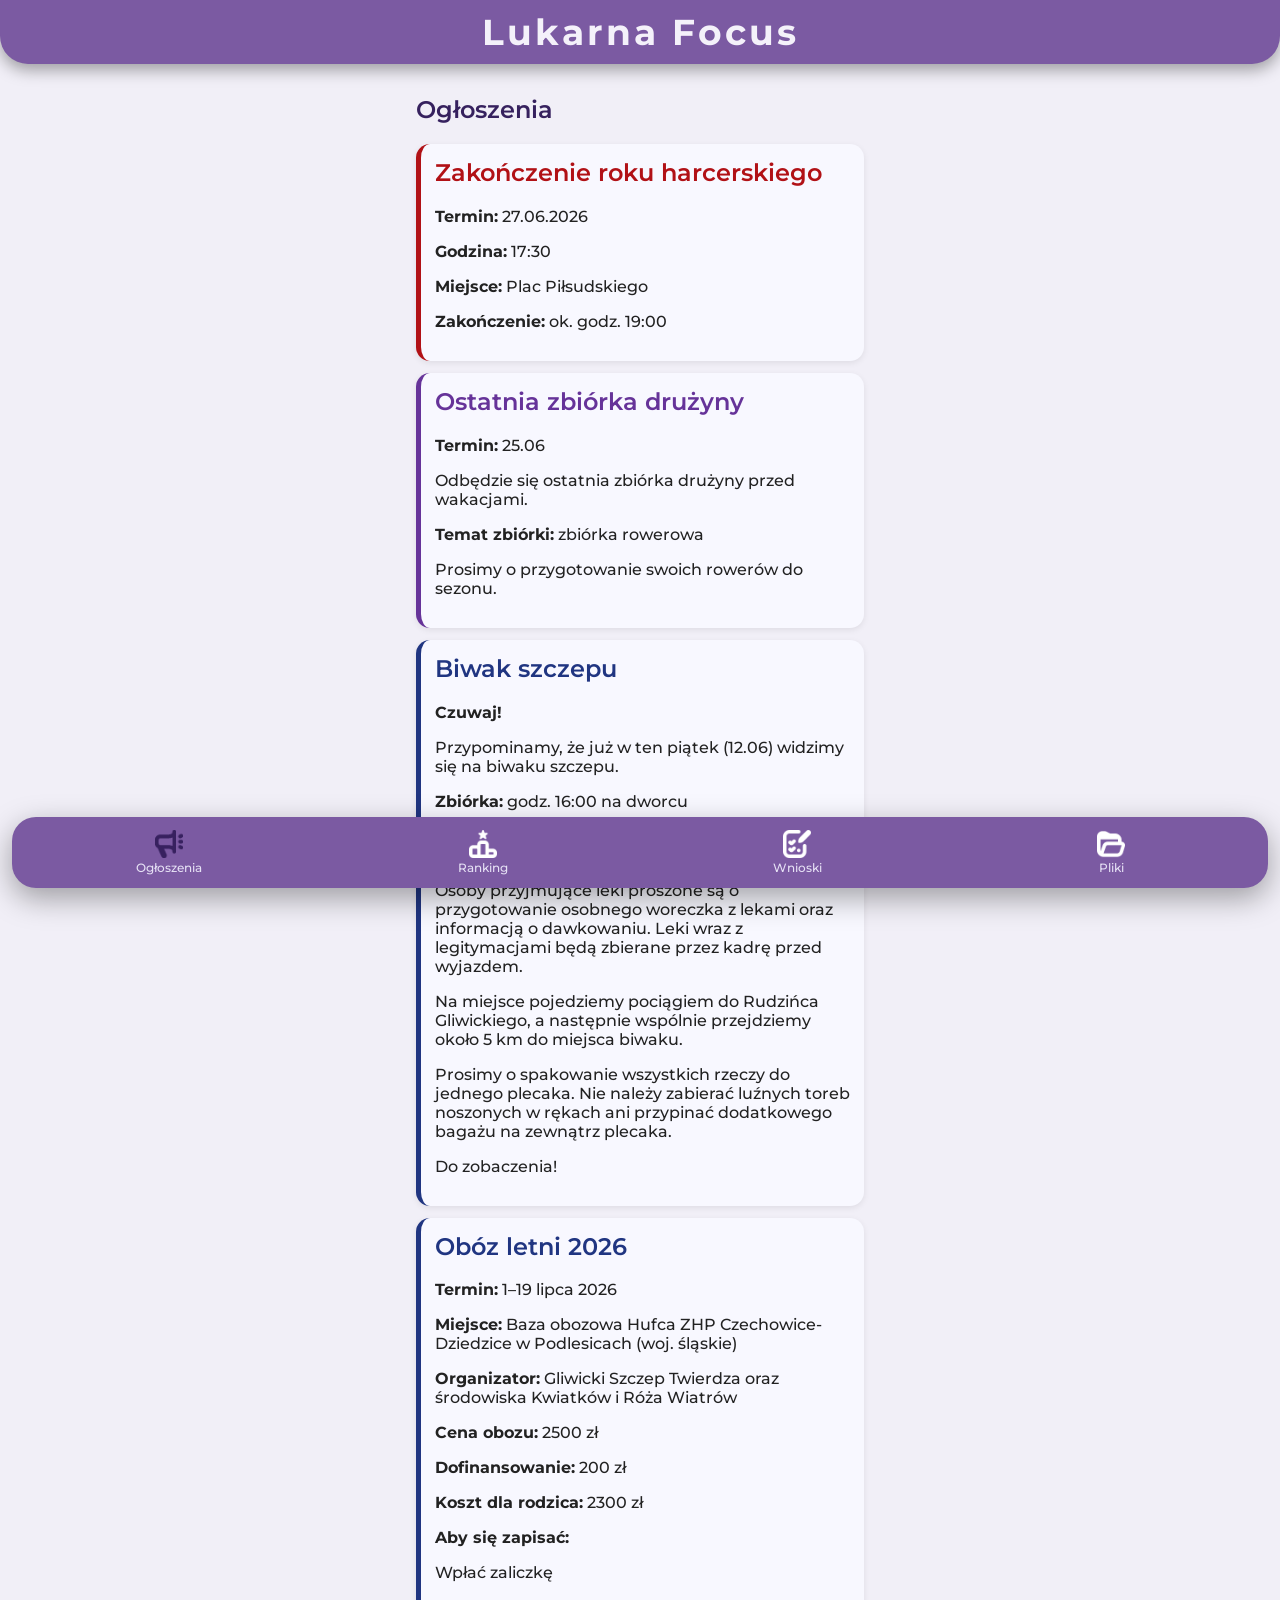
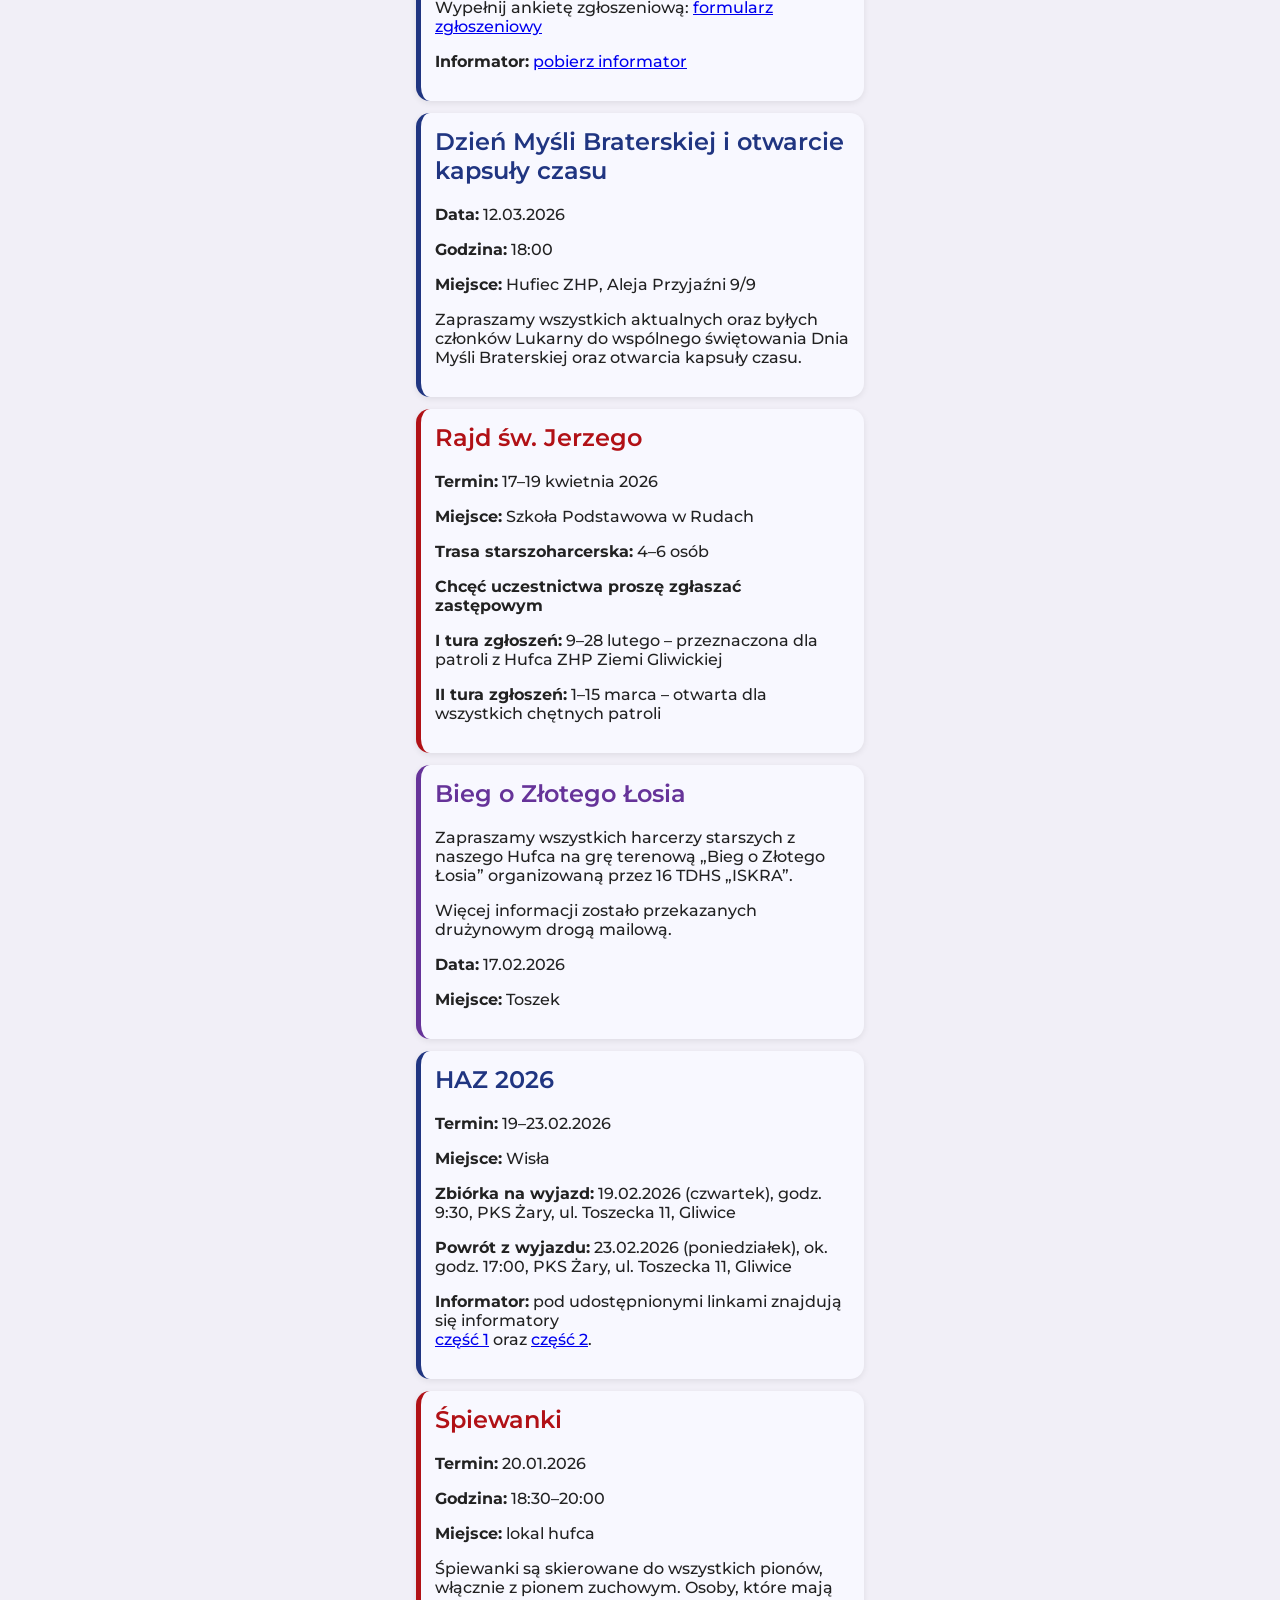
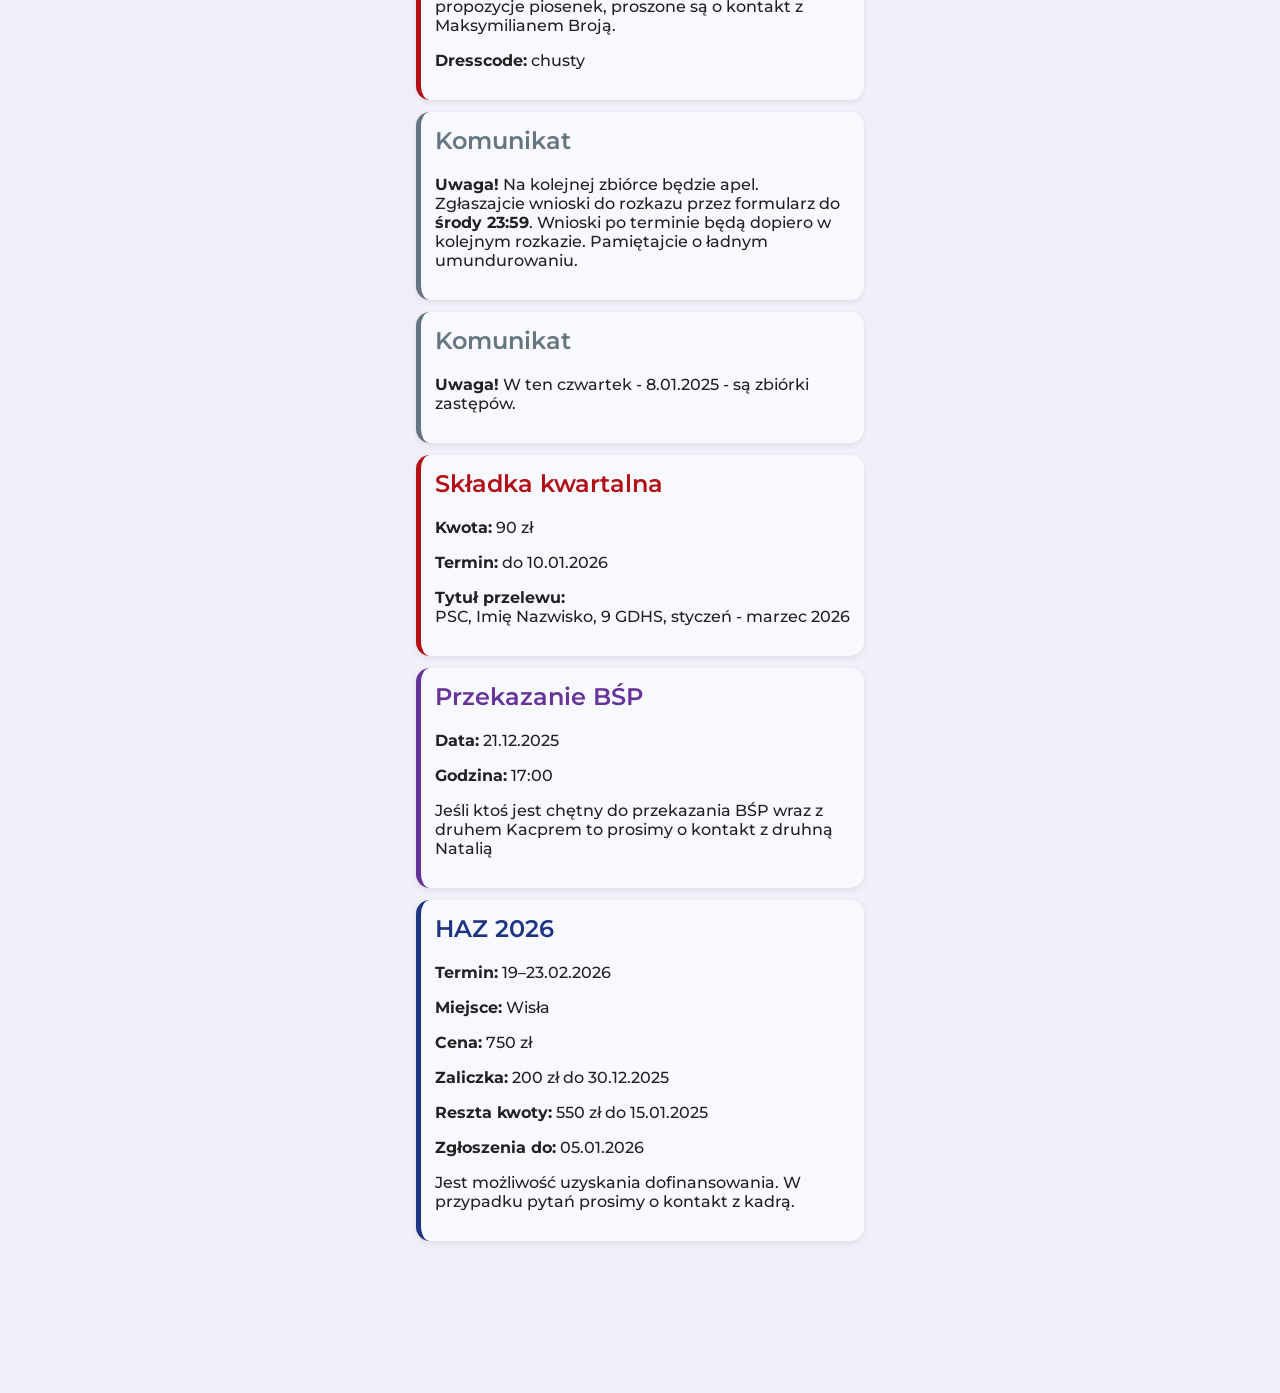
==== commit 0c88ece4: "Update index.html" ====
--- a/index.html
+++ b/index.html
@@ -33,6 +33,34 @@
     <section id="announcements" class="page active">
       <h1>Ogłoszenia</h1>
 
+
+
+		<div class="card czerwony">
+  <h2>Zakończenie roku harcerskiego</h2>
+  <p><strong>Termin:</strong> 27.06.2026</p>
+  <p><strong>Godzina:</strong> 17:30</p>
+  <p><strong>Miejsce:</strong> Plac Piłsudskiego</p>
+  <p><strong>Zakończenie:</strong> ok. godz. 19:00</p>
+</div>
+
+		<div class="card fioletowy">
+  <h2>Ostatnia zbiórka drużyny</h2>
+  <p><strong>Termin:</strong> 25.06</p>
+  <p>Odbędzie się ostatnia zbiórka drużyny przed wakacjami.</p>
+  <p><strong>Temat zbiórki:</strong> zbiórka rowerowa</p>
+  <p>Prosimy o przygotowanie swoich rowerów do sezonu.</p>
+</div>
+		<div class="card granatowy">
+  <h2>Biwak szczepu</h2>
+  <p><strong>Czuwaj!</strong></p>
+  <p>Przypominamy, że już w ten piątek (12.06) widzimy się na biwaku szczepu.</p>
+  <p><strong>Zbiórka:</strong> godz. 16:00 na dworcu</p>
+  <p>Prosimy o przygotowanie legitymacji szkolnej i trzymanie jej na wierzchu plecaka.</p>
+  <p>Osoby przyjmujące leki proszone są o przygotowanie osobnego woreczka z lekami oraz informacją o dawkowaniu. Leki wraz z legitymacjami będą zbierane przez kadrę przed wyjazdem.</p>
+  <p>Na miejsce pojedziemy pociągiem do Rudzińca Gliwickiego, a następnie wspólnie przejdziemy około 5 km do miejsca biwaku.</p>
+  <p>Prosimy o spakowanie wszystkich rzeczy do jednego plecaka. Nie należy zabierać luźnych toreb noszonych w rękach ani przypinać dodatkowego bagażu na zewnątrz plecaka.</p>
+  <p>Do zobaczenia!</p>
+</div>
 		<div class="card granatowy">
   <h2>Obóz letni 2026</h2>
   <p><strong>Termin:</strong> 1–19 lipca 2026</p>
@@ -44,7 +72,7 @@
   <p><strong>Aby się zapisać:</strong></p>
   <p>Wpłać zaliczkę</p>
   <p>Wypełnij ankietę zgłoszeniową: <a href="https://forms.office.com/pages/responsepage.aspx?id=Ho024XU55kyJPfw1H9RNzfx0Kt5NUSRLl-uKg6N_SVBUQVRKQUlDTFRMUllUQjhVSVJCUVFPQVU5MC4u&amp;route=shorturl" target="_blank" rel="noopener noreferrer">formularz zgłoszeniowy</a></p>
-  <p><strong>Informator:</strong> <a href="informatorHAL2026.pdf" target="_blank" rel="noopener noreferrer">pobierz informator</a></p>
+  <p><strong>Informator:</strong> <a href="informatorHAL2026cz1.pdf" target="_blank" rel="noopener noreferrer">pobierz informator</a></p>
 </div>
 
 		<div class="card granatowy">
@@ -256,6 +284,15 @@
       </a>
     </li>
 	</ul>
+
+	  <p>Dokumenty:</p>
+
+  <ul class="file-list">
+    <li>
+      <a href="Statut-ZHP-2025-01-11-zalacznik-do-uchwaly-XLIII-Zjazdu-ZHP-nr-21-1.pdf" download class="file-tile">
+        Statut ZHP
+      </a>
+    </li>
 
 </section>
 
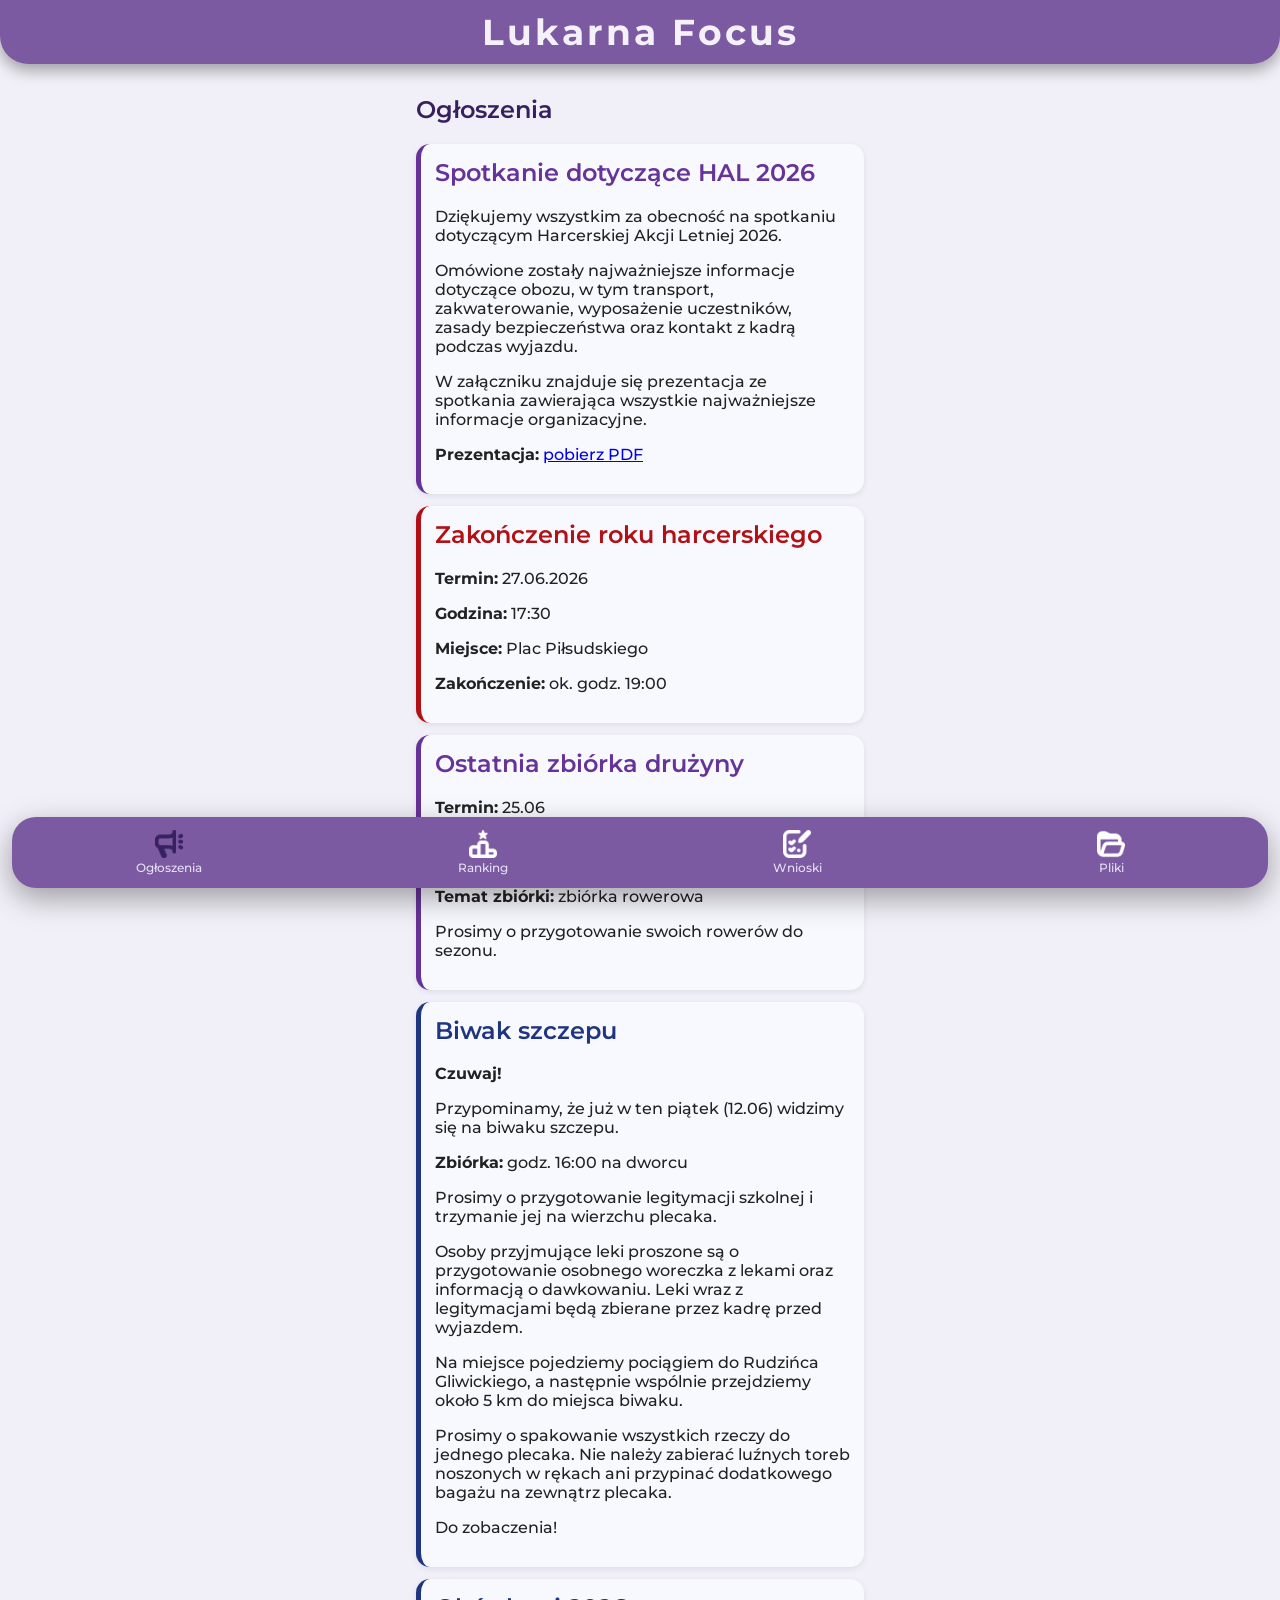
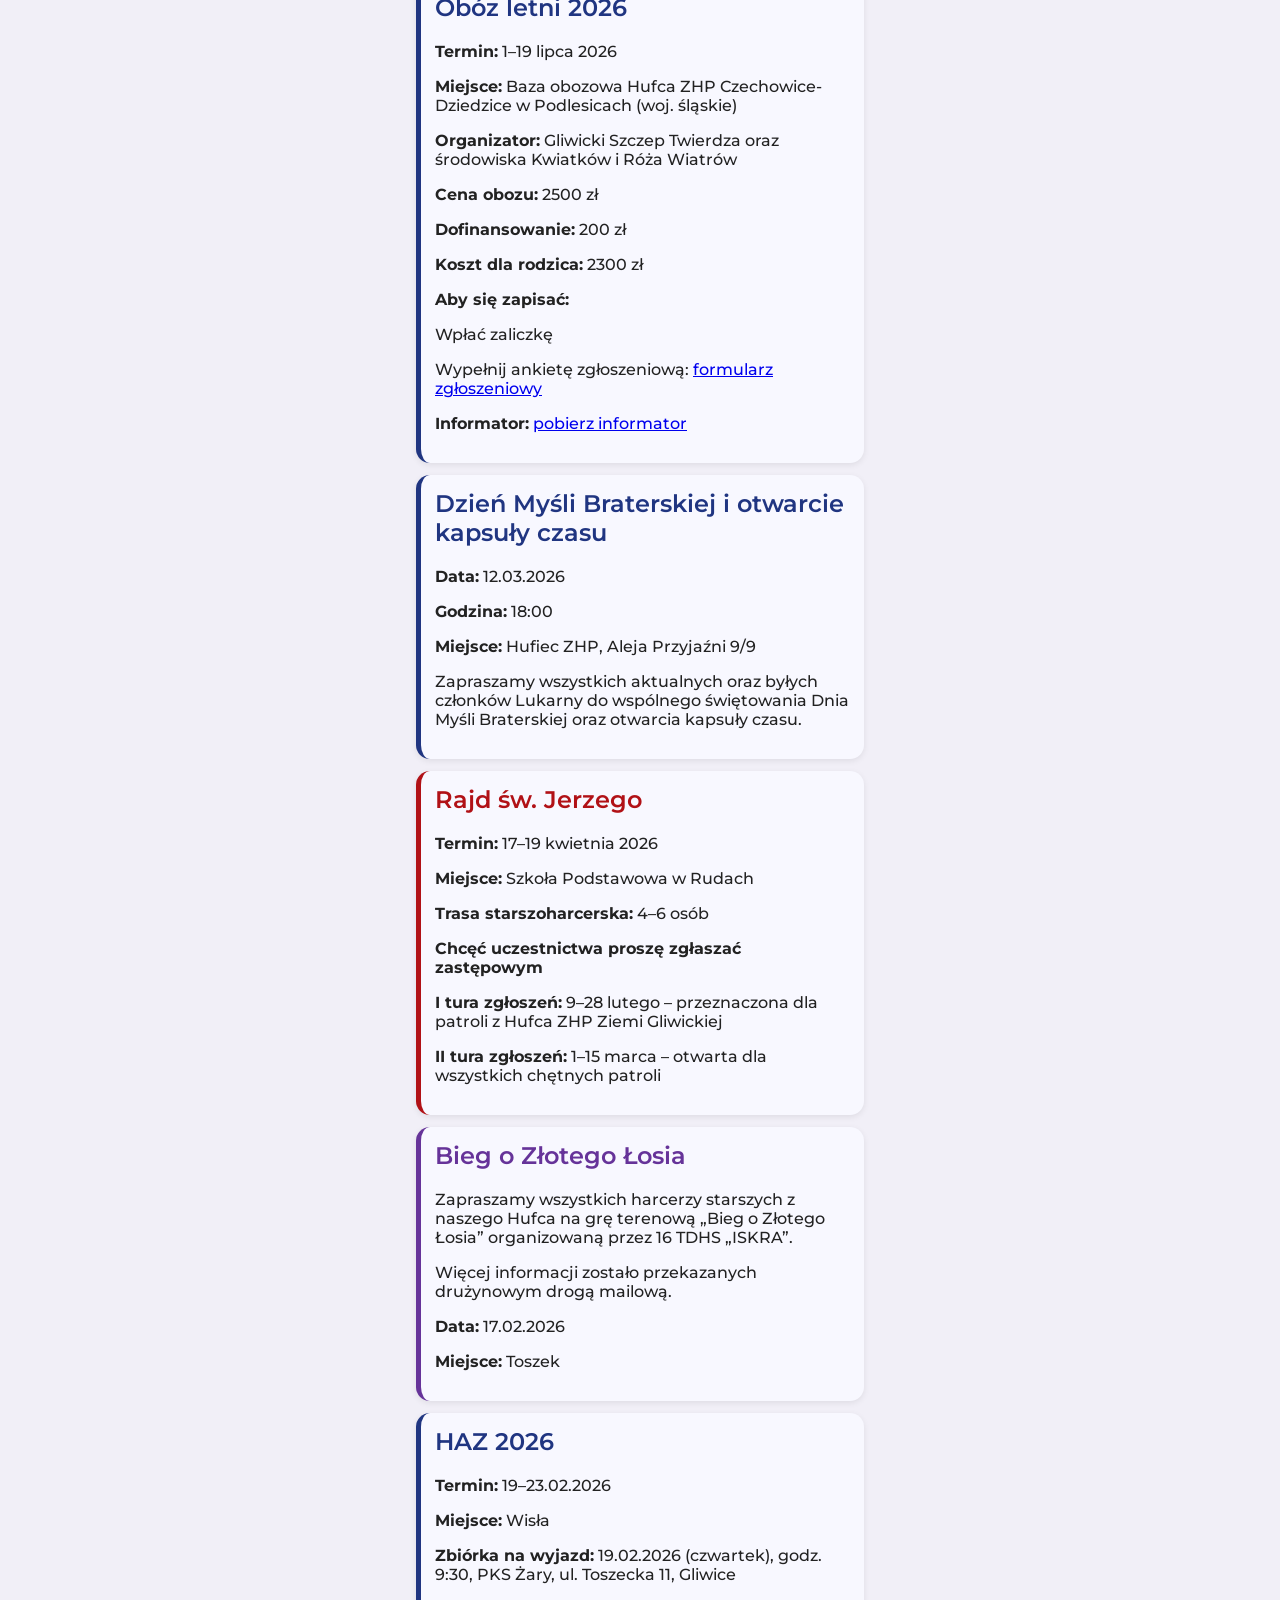
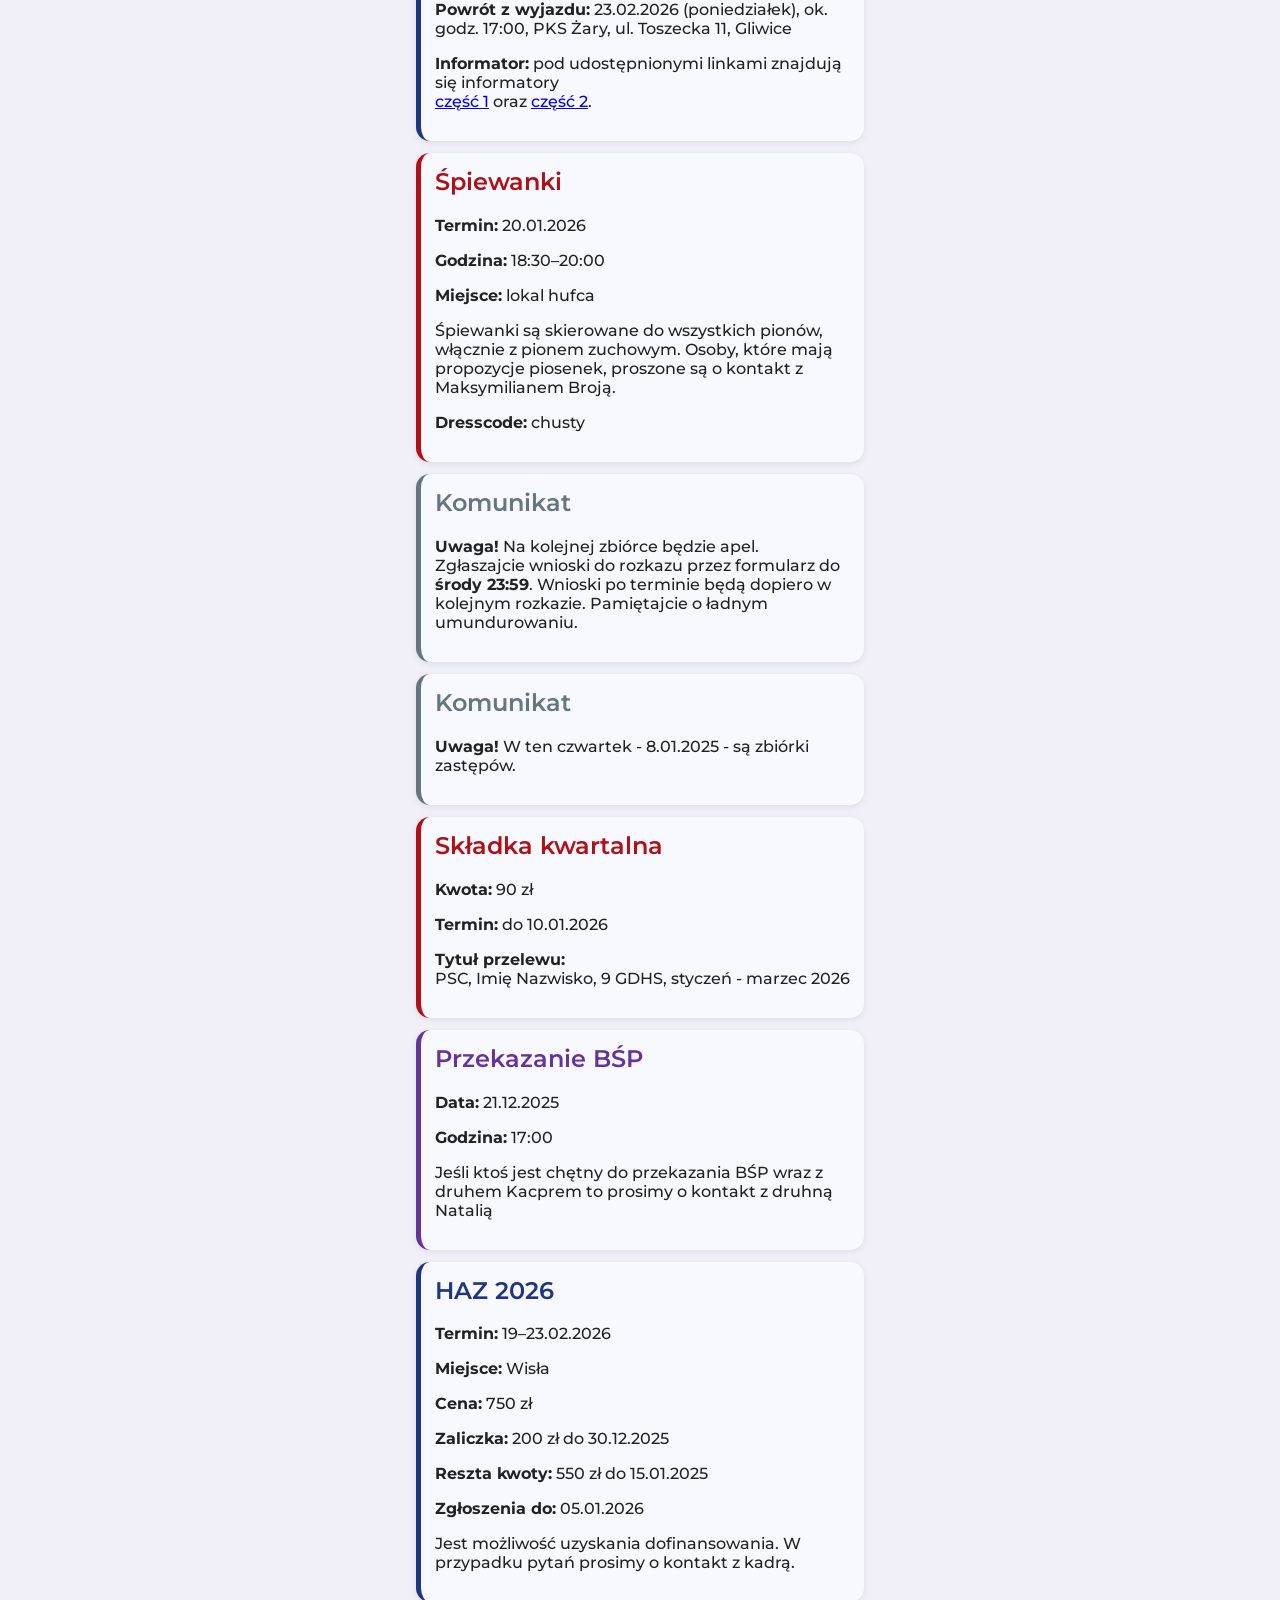
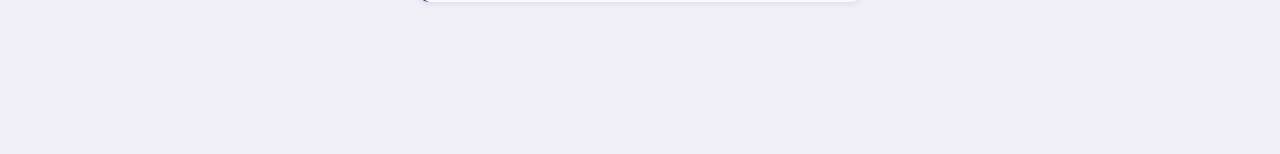
==== commit a537a492: "index.html aktualisieren" ====
--- a/index.html
+++ b/index.html
@@ -32,7 +32,14 @@
     <!-- OGŁOSZENIA -->
     <section id="announcements" class="page active">
       <h1>Ogłoszenia</h1>
-
+
+<div class="card fioletowy">
+  <h2>Spotkanie dotyczące HAL 2026</h2>
+  <p>Dziękujemy wszystkim za obecność na spotkaniu dotyczącym Harcerskiej Akcji Letniej 2026.</p>
+  <p>Omówione zostały najważniejsze informacje dotyczące obozu, w tym transport, zakwaterowanie, wyposażenie uczestników, zasady bezpieczeństwa oraz kontakt z kadrą podczas wyjazdu.</p>
+  <p>W załączniku znajduje się prezentacja ze spotkania zawierająca wszystkie najważniejsze informacje organizacyjne.</p>
+  <p><strong>Prezentacja:</strong> <a href="Harcerska-Akcja-Letnia_20260611_152033_0000.pdf">pobierz PDF</a></p>
+</div>
 
 
 		<div class="card czerwony">
